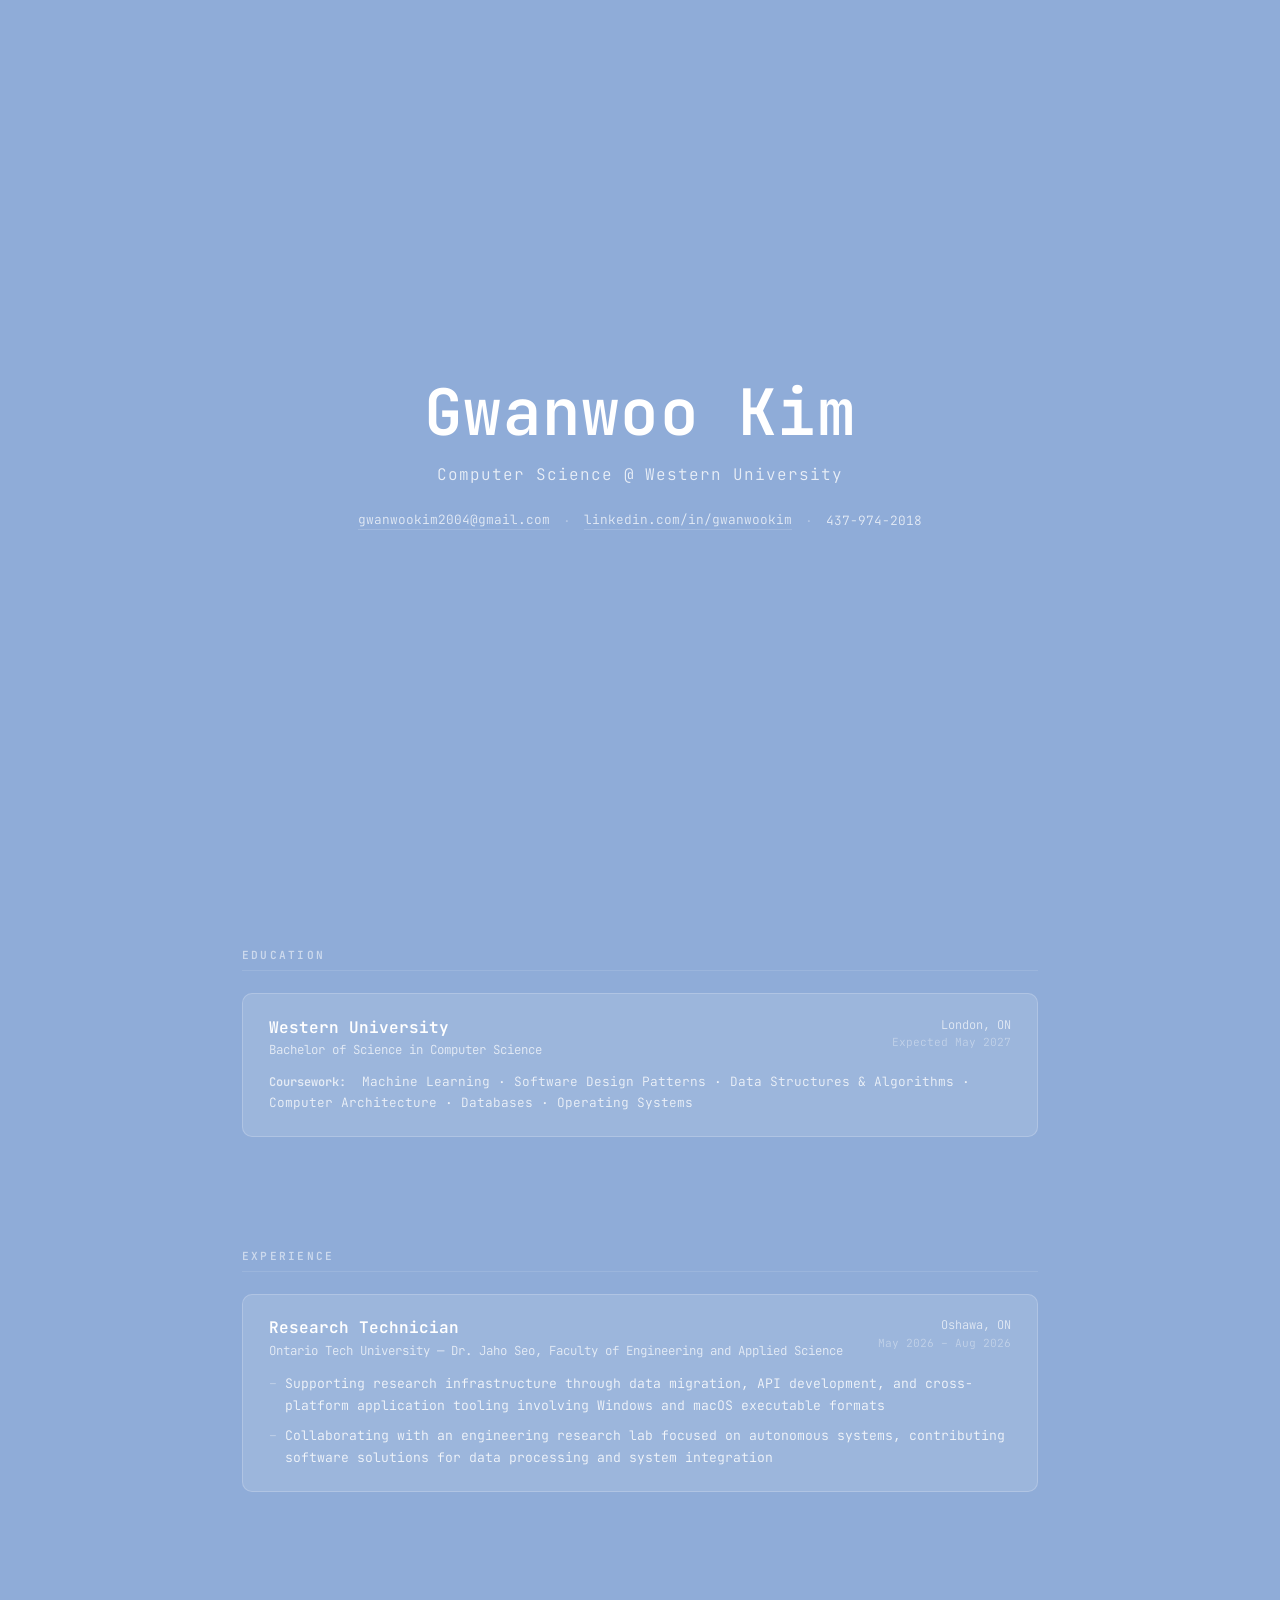
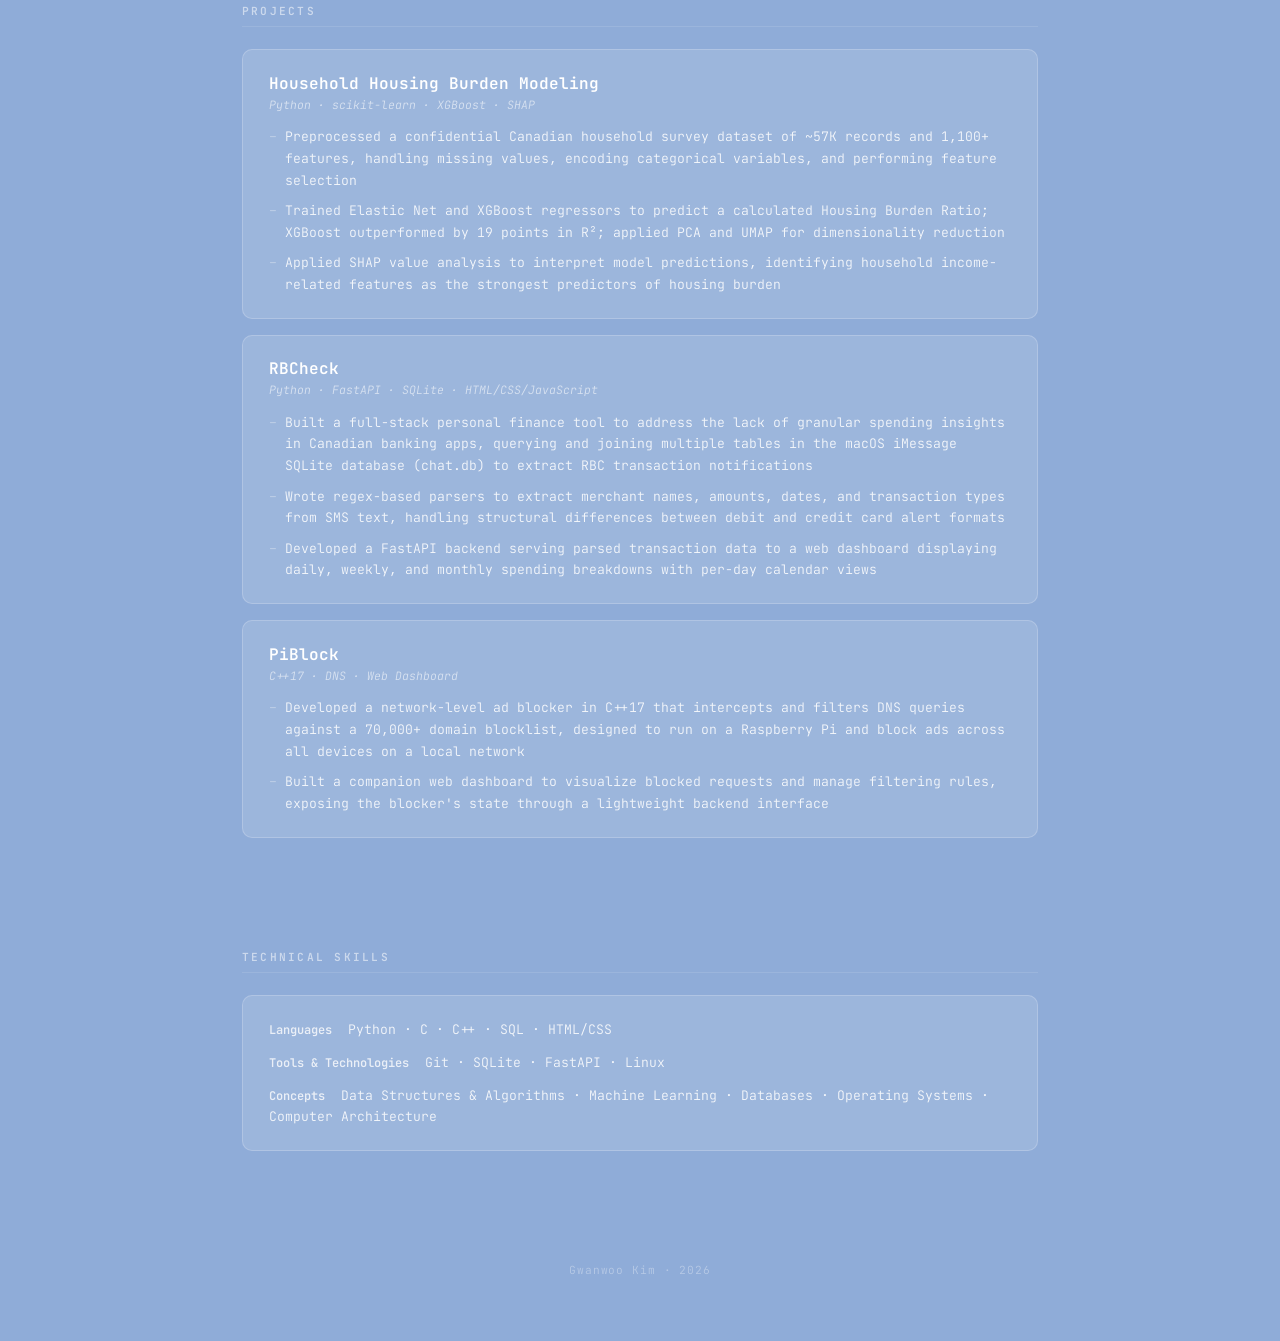
==== index.html @ 13dca13c "Updated website with resume content" ====
<!DOCTYPE html>
<html lang="en">
<head>
    <meta charset="UTF-8">
    <meta name="viewport" content="width=device-width, initial-scale=1.0">
    <title>Gwanwoo Kim</title>
    <link rel="preconnect" href="https://fonts.googleapis.com">
    <link rel="preconnect" href="https://fonts.gstatic.com" crossorigin>
    <link href="https://fonts.googleapis.com/css2?family=JetBrains+Mono:wght@300;400;600&display=swap" rel="stylesheet">
    <link rel="stylesheet" href="styles/styles.css">
</head>
<body>

    <!-- Hero -->
    <section class="hero">
        <div class="hero-content">
            <h1>Gwanwoo Kim</h1>
            <p class="hero-sub">Computer Science @ Western University</p>
            <div class="hero-links">
                <a href="mailto:gwanwookim2004@gmail.com">gwanwookim2004@gmail.com</a>
                <span class="divider">·</span>
                <a href="https://www.linkedin.com/in/gwanwookim/" target="_blank">linkedin.com/in/gwanwookim</a>
                <span class="divider">·</span>
                <span>437-974-2018</span>
            </div>
        </div>
    </section>

    <!-- Education -->
    <section class="section">
        <h2 class="section-title">Education</h2>
        <div class="card fade-right">
            <div class="card-header">
                <div>
                    <h3>Western University</h3>
                    <p class="subtitle">Bachelor of Science in Computer Science</p>
                </div>
                <div class="card-meta">
                    <span>London, ON</span>
                    <span class="muted">Expected May 2027</span>
                </div>
            </div>
            <p class="coursework"><span class="label">Coursework:</span> Machine Learning · Software Design Patterns · Data Structures &amp; Algorithms · Computer Architecture · Databases · Operating Systems</p>
        </div>
    </section>

    <!-- Experience -->
    <section class="section">
        <h2 class="section-title">Experience</h2>
        <div class="card fade-right">
            <div class="card-header">
                <div>
                    <h3>Research Technician</h3>
                    <p class="subtitle">Ontario Tech University — Dr. Jaho Seo, Faculty of Engineering and Applied Science</p>
                </div>
                <div class="card-meta">
                    <span>Oshawa, ON</span>
                    <span class="muted">May 2026 – Aug 2026</span>
                </div>
            </div>
            <ul>
                <li>Supporting research infrastructure through data migration, API development, and cross-platform application tooling involving Windows and macOS executable formats</li>
                <li>Collaborating with an engineering research lab focused on autonomous systems, contributing software solutions for data processing and system integration</li>
            </ul>
        </div>
    </section>

    <!-- Projects -->
    <section class="section">
        <h2 class="section-title">Projects</h2>

        <div class="card fade-right">
            <div class="card-header">
                <div>
                    <h3>Household Housing Burden Modeling</h3>
                    <p class="tech-stack">Python · scikit-learn · XGBoost · SHAP</p>
                </div>
            </div>
            <ul>
                <li>Preprocessed a confidential Canadian household survey dataset of ~57K records and 1,100+ features, handling missing values, encoding categorical variables, and performing feature selection</li>
                <li>Trained Elastic Net and XGBoost regressors to predict a calculated Housing Burden Ratio; XGBoost outperformed by 19 points in R²; applied PCA and UMAP for dimensionality reduction</li>
                <li>Applied SHAP value analysis to interpret model predictions, identifying household income-related features as the strongest predictors of housing burden</li>
            </ul>
        </div>

        <div class="card fade-right">
            <div class="card-header">
                <div>
                    <h3>RBCheck</h3>
                    <p class="tech-stack">Python · FastAPI · SQLite · HTML/CSS/JavaScript</p>
                </div>
            </div>
            <ul>
                <li>Built a full-stack personal finance tool to address the lack of granular spending insights in Canadian banking apps, querying and joining multiple tables in the macOS iMessage SQLite database (chat.db) to extract RBC transaction notifications</li>
                <li>Wrote regex-based parsers to extract merchant names, amounts, dates, and transaction types from SMS text, handling structural differences between debit and credit card alert formats</li>
                <li>Developed a FastAPI backend serving parsed transaction data to a web dashboard displaying daily, weekly, and monthly spending breakdowns with per-day calendar views</li>
            </ul>
        </div>

        <div class="card fade-right">
            <div class="card-header">
                <div>
                    <h3>PiBlock</h3>
                    <p class="tech-stack">C++17 · DNS · Web Dashboard</p>
                </div>
            </div>
            <ul>
                <li>Developed a network-level ad blocker in C++17 that intercepts and filters DNS queries against a 70,000+ domain blocklist, designed to run on a Raspberry Pi and block ads across all devices on a local network</li>
                <li>Built a companion web dashboard to visualize blocked requests and manage filtering rules, exposing the blocker's state through a lightweight backend interface</li>
            </ul>
        </div>
    </section>

    <!-- Skills -->
    <section class="section">
        <h2 class="section-title">Technical Skills</h2>
        <div class="card fade-right skills-card">
            <div class="skill-row">
                <span class="label">Languages</span>
                <span>Python · C · C++ · SQL · HTML/CSS</span>
            </div>
            <div class="skill-row">
                <span class="label">Tools &amp; Technologies</span>
                <span>Git · SQLite · FastAPI · Linux</span>
            </div>
            <div class="skill-row">
                <span class="label">Concepts</span>
                <span>Data Structures &amp; Algorithms · Machine Learning · Databases · Operating Systems · Computer Architecture</span>
            </div>
        </div>
    </section>

    <footer>
        <p>Gwanwoo Kim · 2026</p>
    </footer>

    <script>
        const observer = new IntersectionObserver((entries) => {
            entries.forEach(entry => {
                if (entry.isIntersecting) {
                    entry.target.classList.add('visible');
                }
            });
        }, { threshold: 0.15 });

        document.querySelectorAll('.fade-right').forEach(el => observer.observe(el));
    </script>

</body>
</html>
---- styles/styles.css ----
* {
    margin: 0;
    padding: 0;
    box-sizing: border-box;
}

:root {
    --bg: rgb(143, 172, 216);
    --bg-card: rgba(255, 255, 255, 0.12);
    --bg-card-hover: rgba(255, 255, 255, 0.18);
    --text: #ffffff;
    --muted: rgba(255, 255, 255, 0.6);
    --accent: rgba(255, 255, 255, 0.85);
    --border: rgba(255, 255, 255, 0.2);
}

html {
    scroll-behavior: smooth;
}

body {
    background-color: var(--bg);
    color: var(--text);
    font-family: 'JetBrains Mono', monospace;
    min-height: 100vh;
    padding: 0;
}

/* ── Hero ── */
.hero {
    min-height: 100vh;
    display: flex;
    align-items: center;
    justify-content: center;
    text-align: center;
    padding: 4rem 2rem;
}

.hero-content {
    max-width: 700px;
}

.hero h1 {
    font-size: clamp(2.4rem, 6vw, 4rem);
    font-weight: 600;
    letter-spacing: 0.02em;
    margin-bottom: 0.6rem;
}

.hero-sub {
    font-size: 1rem;
    font-weight: 300;
    opacity: 0.8;
    margin-bottom: 1.6rem;
    letter-spacing: 0.06em;
}

.hero-links {
    font-size: 0.8rem;
    font-weight: 300;
    opacity: 0.75;
    display: flex;
    flex-wrap: wrap;
    gap: 0.4rem 0.8rem;
    justify-content: center;
    align-items: center;
}

.hero-links a {
    color: inherit;
    text-decoration: none;
    border-bottom: 1px solid var(--border);
    padding-bottom: 1px;
    transition: opacity 0.2s;
}

.hero-links a:hover {
    opacity: 1;
}

.divider {
    opacity: 0.4;
}

/* ── Sections ── */
.section {
    max-width: 860px;
    margin: 0 auto;
    padding: 3rem 2rem;
}

.section-title {
    font-size: 0.7rem;
    font-weight: 600;
    letter-spacing: 0.2em;
    text-transform: uppercase;
    opacity: 0.55;
    margin-bottom: 1.4rem;
    padding-bottom: 0.5rem;
    border-bottom: 1px solid var(--border);
}

/* ── Cards ── */
.card {
    background: var(--bg-card);
    border: 1px solid var(--border);
    border-radius: 10px;
    padding: 1.4rem 1.6rem;
    margin-bottom: 1rem;
    transition: background 0.25s;
}

.card:hover {
    background: var(--bg-card-hover);
}

.card-header {
    display: flex;
    justify-content: space-between;
    align-items: flex-start;
    gap: 1rem;
    margin-bottom: 0.9rem;
    flex-wrap: wrap;
}

.card h3 {
    font-size: 1rem;
    font-weight: 600;
    margin-bottom: 0.2rem;
}

.subtitle {
    font-size: 0.78rem;
    font-weight: 300;
    opacity: 0.75;
}

.tech-stack {
    font-size: 0.72rem;
    font-weight: 300;
    opacity: 0.6;
    font-style: italic;
}

.card-meta {
    text-align: right;
    font-size: 0.75rem;
    font-weight: 300;
    opacity: 0.7;
    display: flex;
    flex-direction: column;
    gap: 0.15rem;
    white-space: nowrap;
    flex-shrink: 0;
}

.muted {
    opacity: 0.55;
    font-size: 0.7rem;
}

.card ul {
    list-style: none;
    display: flex;
    flex-direction: column;
    gap: 0.55rem;
}

.card ul li {
    font-size: 0.82rem;
    font-weight: 300;
    line-height: 1.65;
    opacity: 0.88;
    padding-left: 1rem;
    position: relative;
}

.card ul li::before {
    content: '–';
    position: absolute;
    left: 0;
    opacity: 0.45;
}

.coursework {
    font-size: 0.8rem;
    font-weight: 300;
    line-height: 1.6;
    opacity: 0.82;
}

.label {
    font-weight: 600;
    font-size: 0.75rem;
    opacity: 0.9;
    margin-right: 0.5rem;
}

/* ── Skills ── */
.skills-card {
    display: flex;
    flex-direction: column;
    gap: 0.75rem;
}

.skill-row {
    font-size: 0.82rem;
    font-weight: 300;
    line-height: 1.6;
    opacity: 0.88;
}

/* ── Scroll animation: fade in from right ── */
.fade-right {
    opacity: 0;
    transform: translateX(48px);
    transition: opacity 0.6s ease, transform 0.6s ease;
}

.fade-right.visible {
    opacity: 1;
    transform: translateX(0);
}

/* Stagger siblings */
.card:nth-child(2) { transition-delay: 0.1s; }
.card:nth-child(3) { transition-delay: 0.2s; }
.card:nth-child(4) { transition-delay: 0.3s; }

/* ── Footer ── */
footer {
    text-align: center;
    padding: 3rem 2rem 4rem;
    font-size: 0.7rem;
    font-weight: 300;
    opacity: 0.35;
    letter-spacing: 0.08em;
}

/* ── Responsive ── */
@media (max-width: 600px) {
    .card-header {
        flex-direction: column;
    }
    .card-meta {
        text-align: left;
    }
}
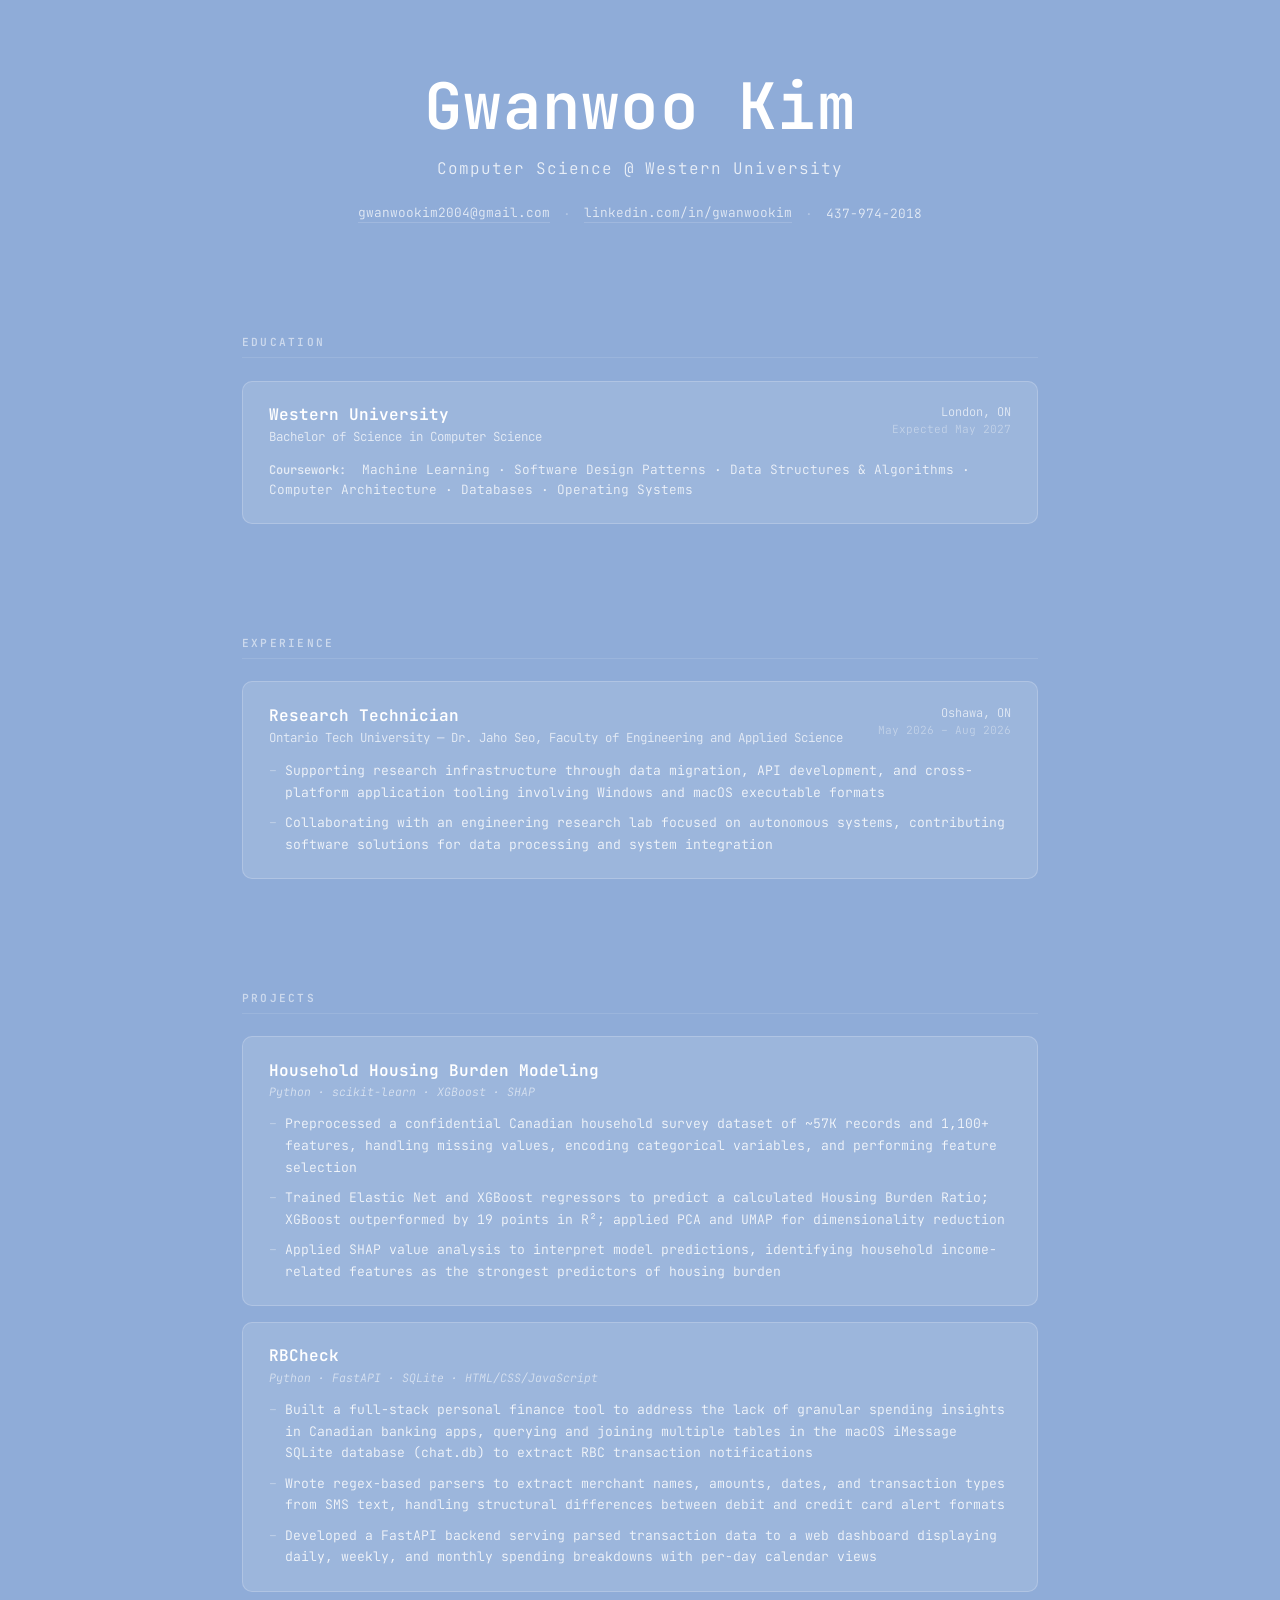
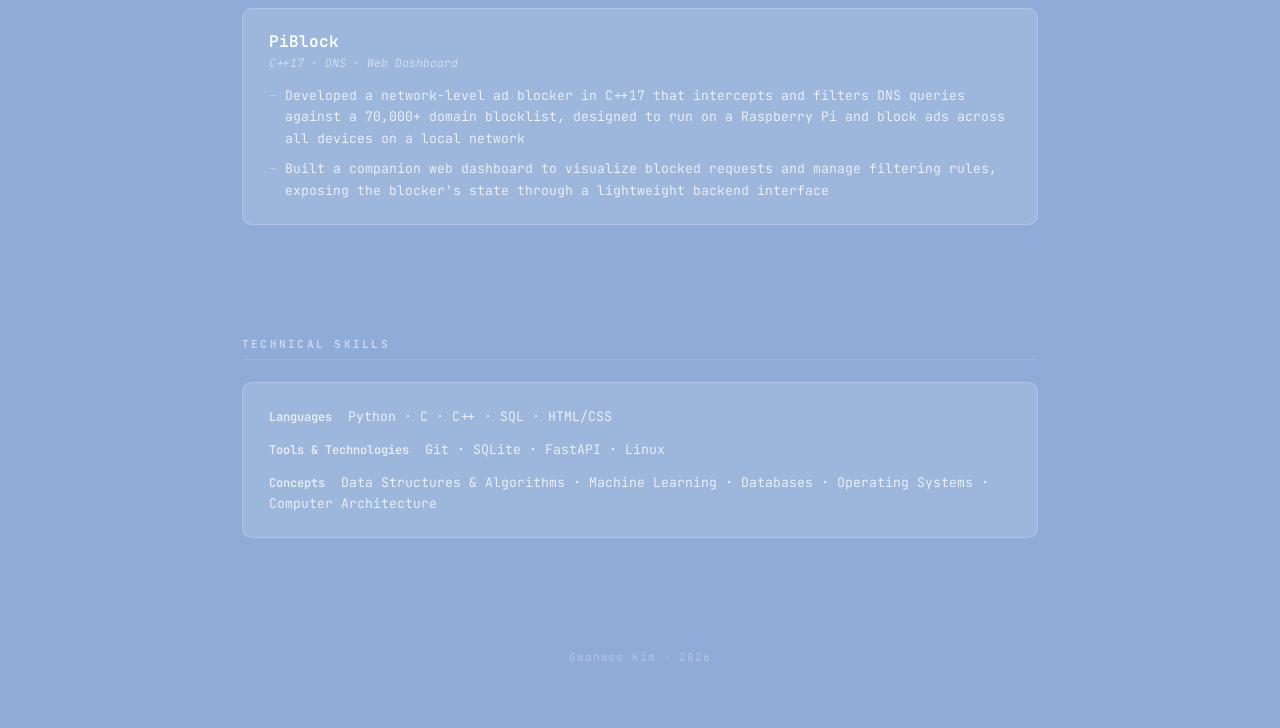
==== commit 095b4235: "made changes to effects" ====
--- a/index.html
+++ b/index.html
@@ -144,6 +144,10 @@
         }, { threshold: 0.15 });
 
         document.querySelectorAll('.fade-right').forEach(el => observer.observe(el));
+
+        setTimeout(() => {
+            document.querySelector('.hero').classList.add('shrunk');
+        }, 500);
     </script>
 
 </body>
--- a/styles/styles.css
+++ b/styles/styles.css
@@ -34,6 +34,11 @@
     justify-content: center;
     text-align: center;
     padding: 4rem 2rem;
+    transition: min-height 2s cubic-bezier(0.16, 1, 0.3, 1);
+}
+
+.hero.shrunk {
+    min-height: 0;
 }
 
 .hero-content {
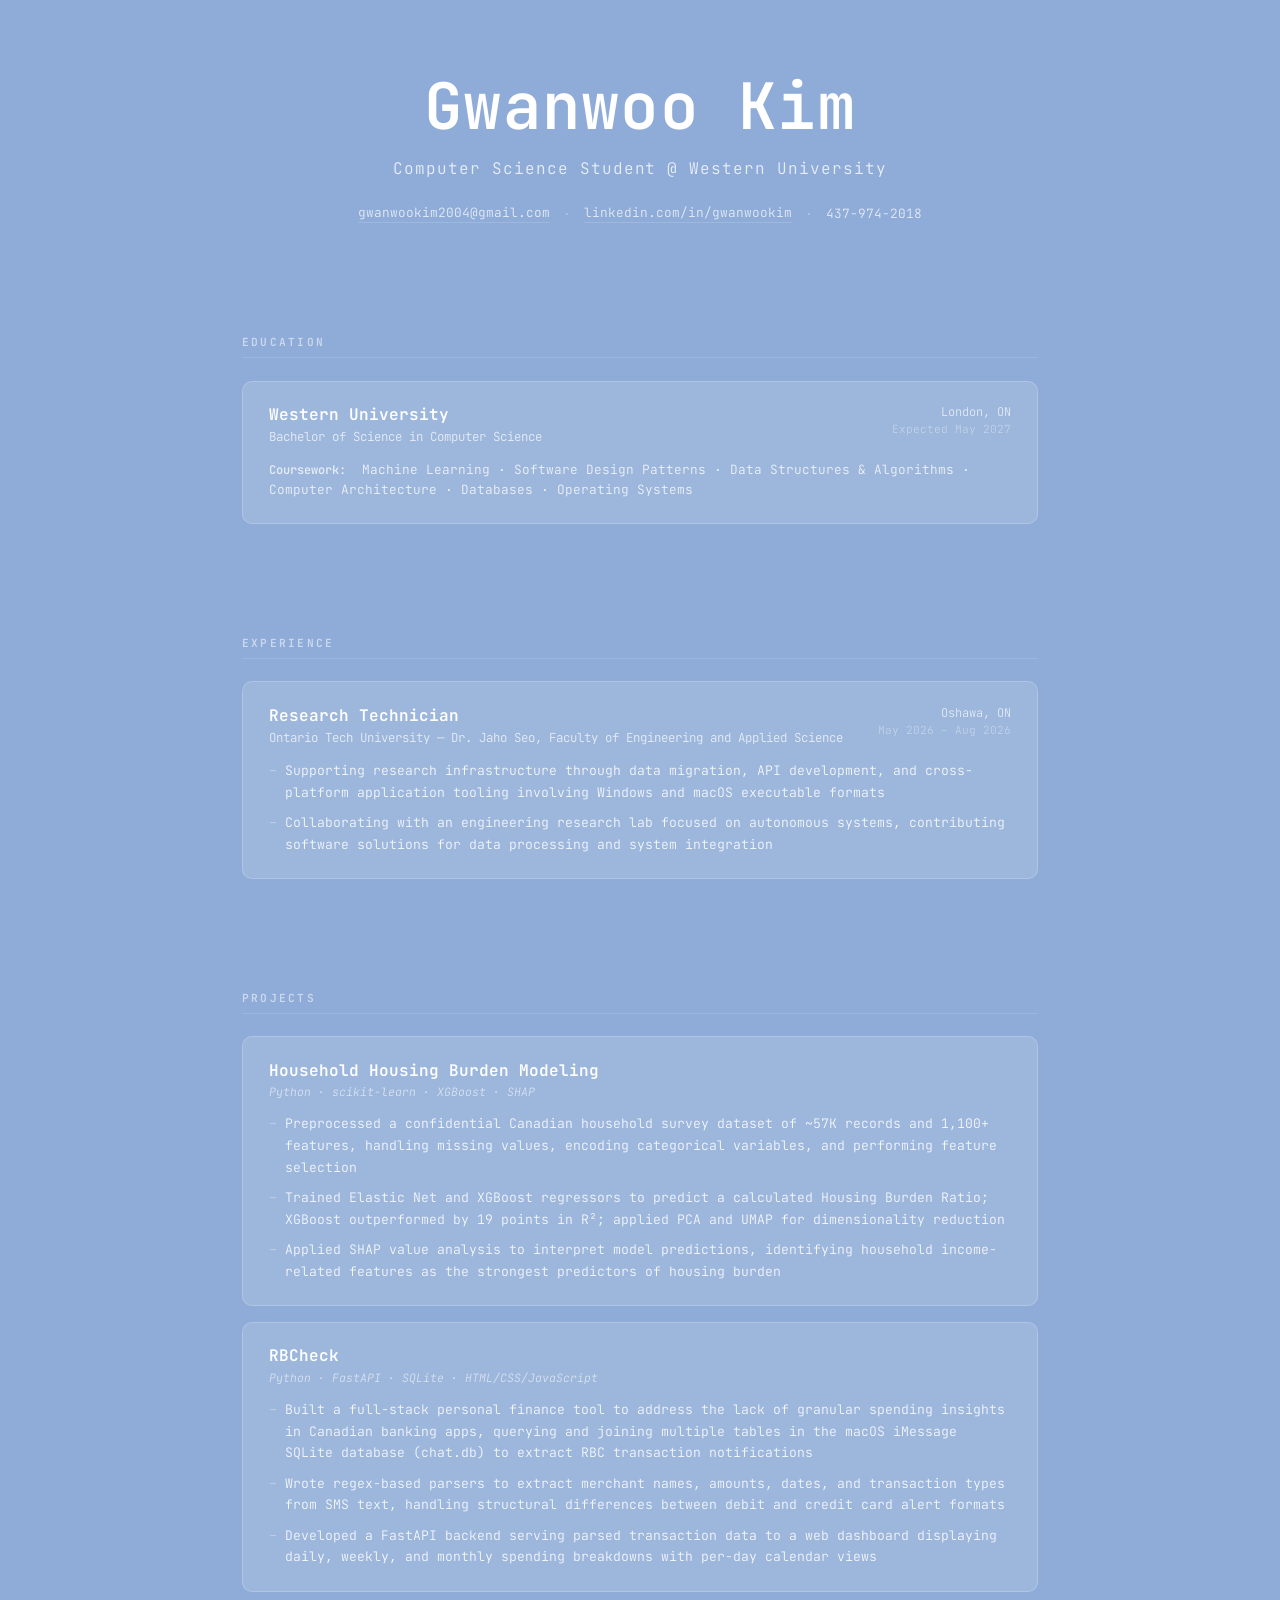
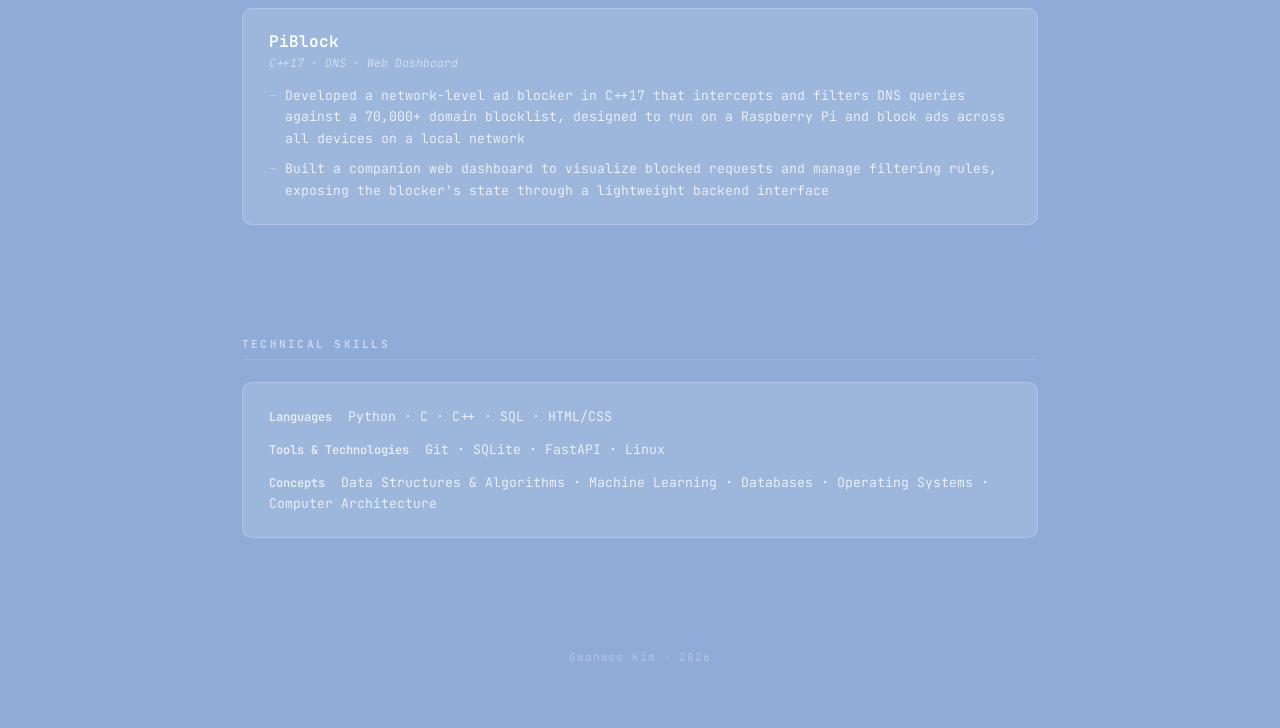
==== commit 9245ca74: "Update index.html" ====
--- a/index.html
+++ b/index.html
@@ -15,7 +15,7 @@
     <section class="hero">
         <div class="hero-content">
             <h1>Gwanwoo Kim</h1>
-            <p class="hero-sub">Computer Science @ Western University</p>
+            <p class="hero-sub">Computer Science Student @ Western University</p>
             <div class="hero-links">
                 <a href="mailto:gwanwookim2004@gmail.com">gwanwookim2004@gmail.com</a>
                 <span class="divider">·</span>
@@ -134,21 +134,7 @@
         <p>Gwanwoo Kim · 2026</p>
     </footer>
 
-    <script>
-        const observer = new IntersectionObserver((entries) => {
-            entries.forEach(entry => {
-                if (entry.isIntersecting) {
-                    entry.target.classList.add('visible');
-                }
-            });
-        }, { threshold: 0.15 });
-
-        document.querySelectorAll('.fade-right').forEach(el => observer.observe(el));
-
-        setTimeout(() => {
-            document.querySelector('.hero').classList.add('shrunk');
-        }, 500);
-    </script>
+    <script src="js/main.js"></script>
 
 </body>
 </html>
--- a/styles/styles.css
+++ b/styles/styles.css
@@ -34,7 +34,7 @@
     justify-content: center;
     text-align: center;
     padding: 4rem 2rem;
-    transition: min-height 2s cubic-bezier(0.16, 1, 0.3, 1);
+    transition: min-height 4s cubic-bezier(0.16, 1, 0.3, 1);
 }
 
 .hero.shrunk {
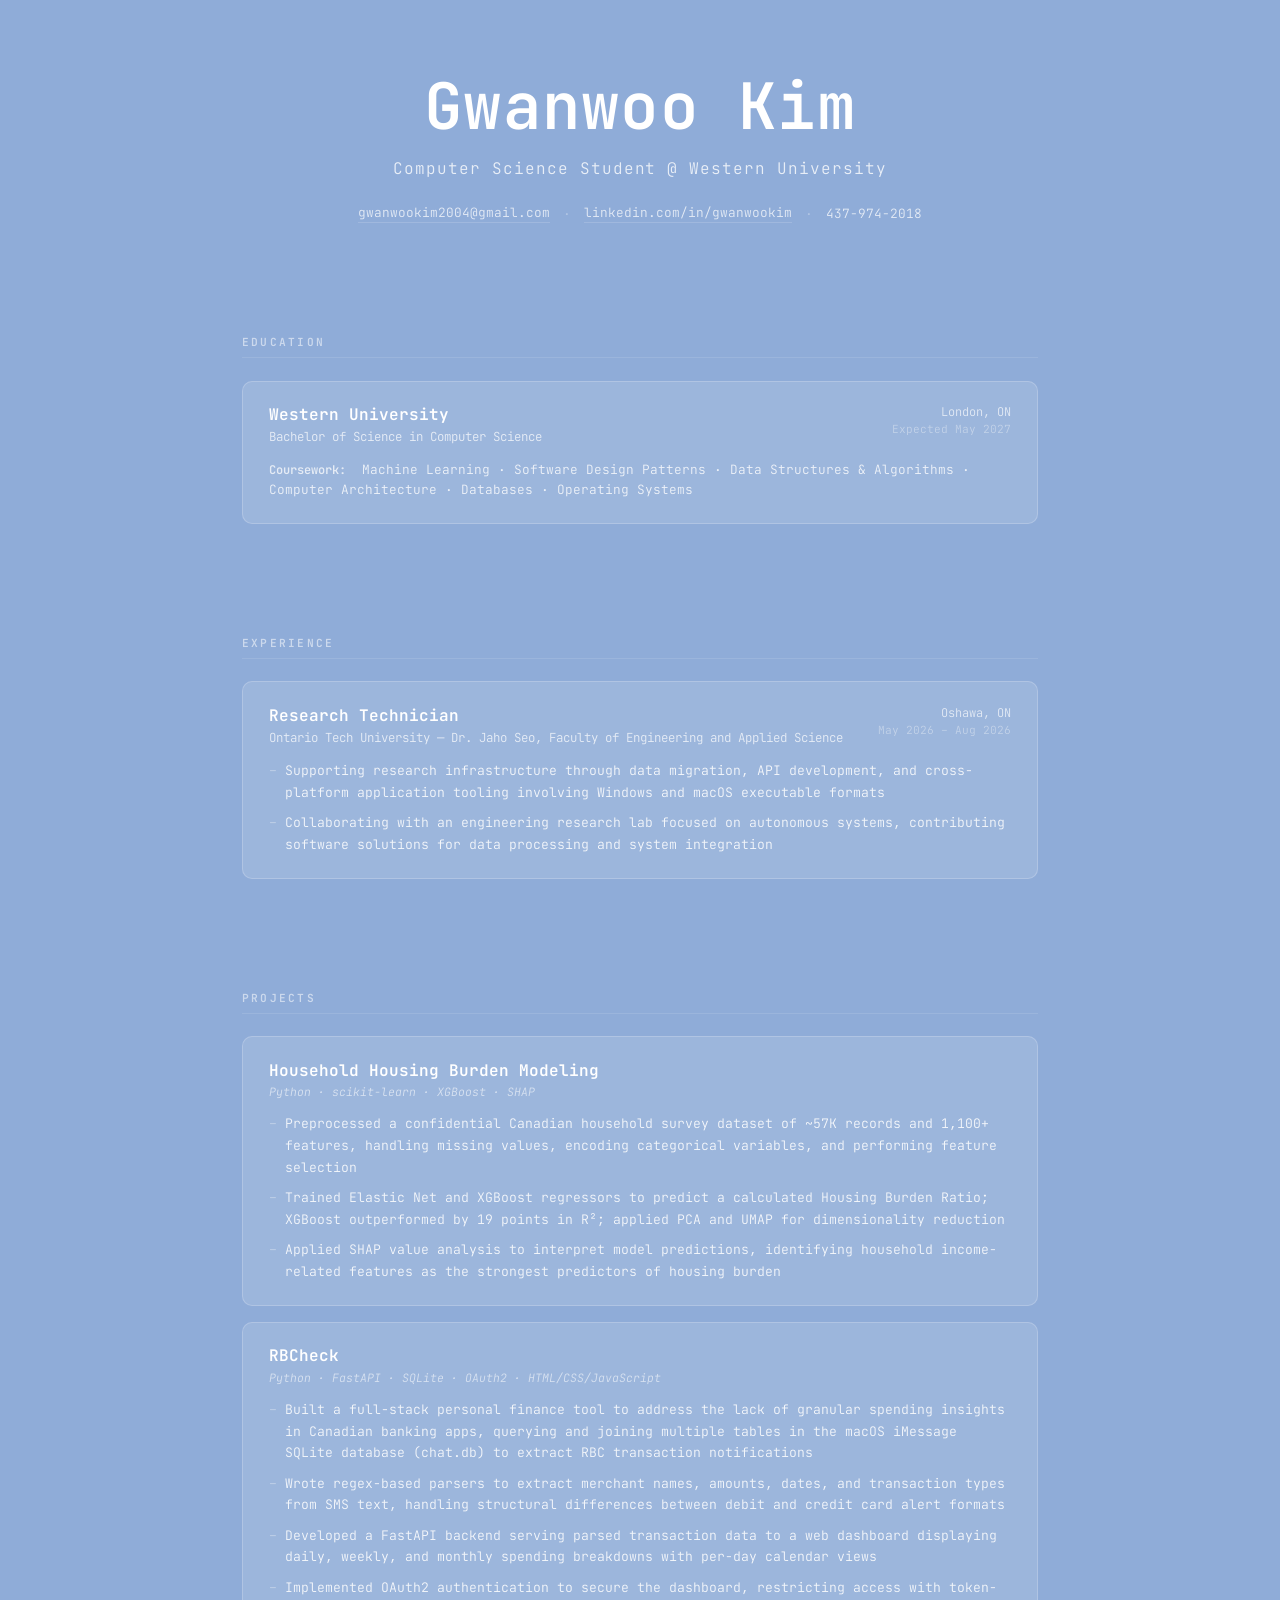
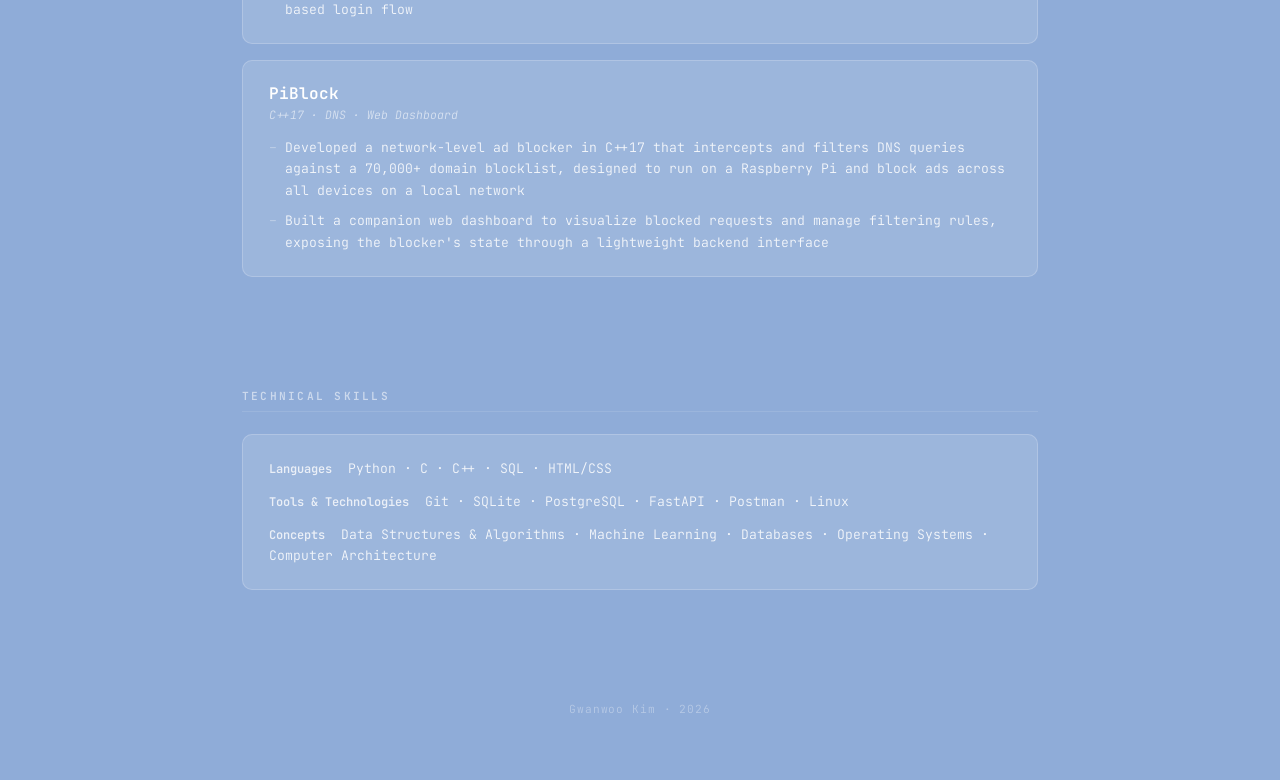
==== commit 2d521641: "Updated frameworks and tools worked with." ====
--- a/index.html
+++ b/index.html
@@ -87,13 +87,14 @@
             <div class="card-header">
                 <div>
                     <h3>RBCheck</h3>
-                    <p class="tech-stack">Python · FastAPI · SQLite · HTML/CSS/JavaScript</p>
+                    <p class="tech-stack">Python · FastAPI · SQLite · OAuth2 · HTML/CSS/JavaScript</p>
                 </div>
             </div>
             <ul>
                 <li>Built a full-stack personal finance tool to address the lack of granular spending insights in Canadian banking apps, querying and joining multiple tables in the macOS iMessage SQLite database (chat.db) to extract RBC transaction notifications</li>
                 <li>Wrote regex-based parsers to extract merchant names, amounts, dates, and transaction types from SMS text, handling structural differences between debit and credit card alert formats</li>
                 <li>Developed a FastAPI backend serving parsed transaction data to a web dashboard displaying daily, weekly, and monthly spending breakdowns with per-day calendar views</li>
+                <li>Implemented OAuth2 authentication to secure the dashboard, restricting access with token-based login flow</li>
             </ul>
         </div>
 
@@ -121,7 +122,7 @@
             </div>
             <div class="skill-row">
                 <span class="label">Tools &amp; Technologies</span>
-                <span>Git · SQLite · FastAPI · Linux</span>
+                <span>Git · SQLite · PostgreSQL · FastAPI · Postman · Linux</span>
             </div>
             <div class="skill-row">
                 <span class="label">Concepts</span>
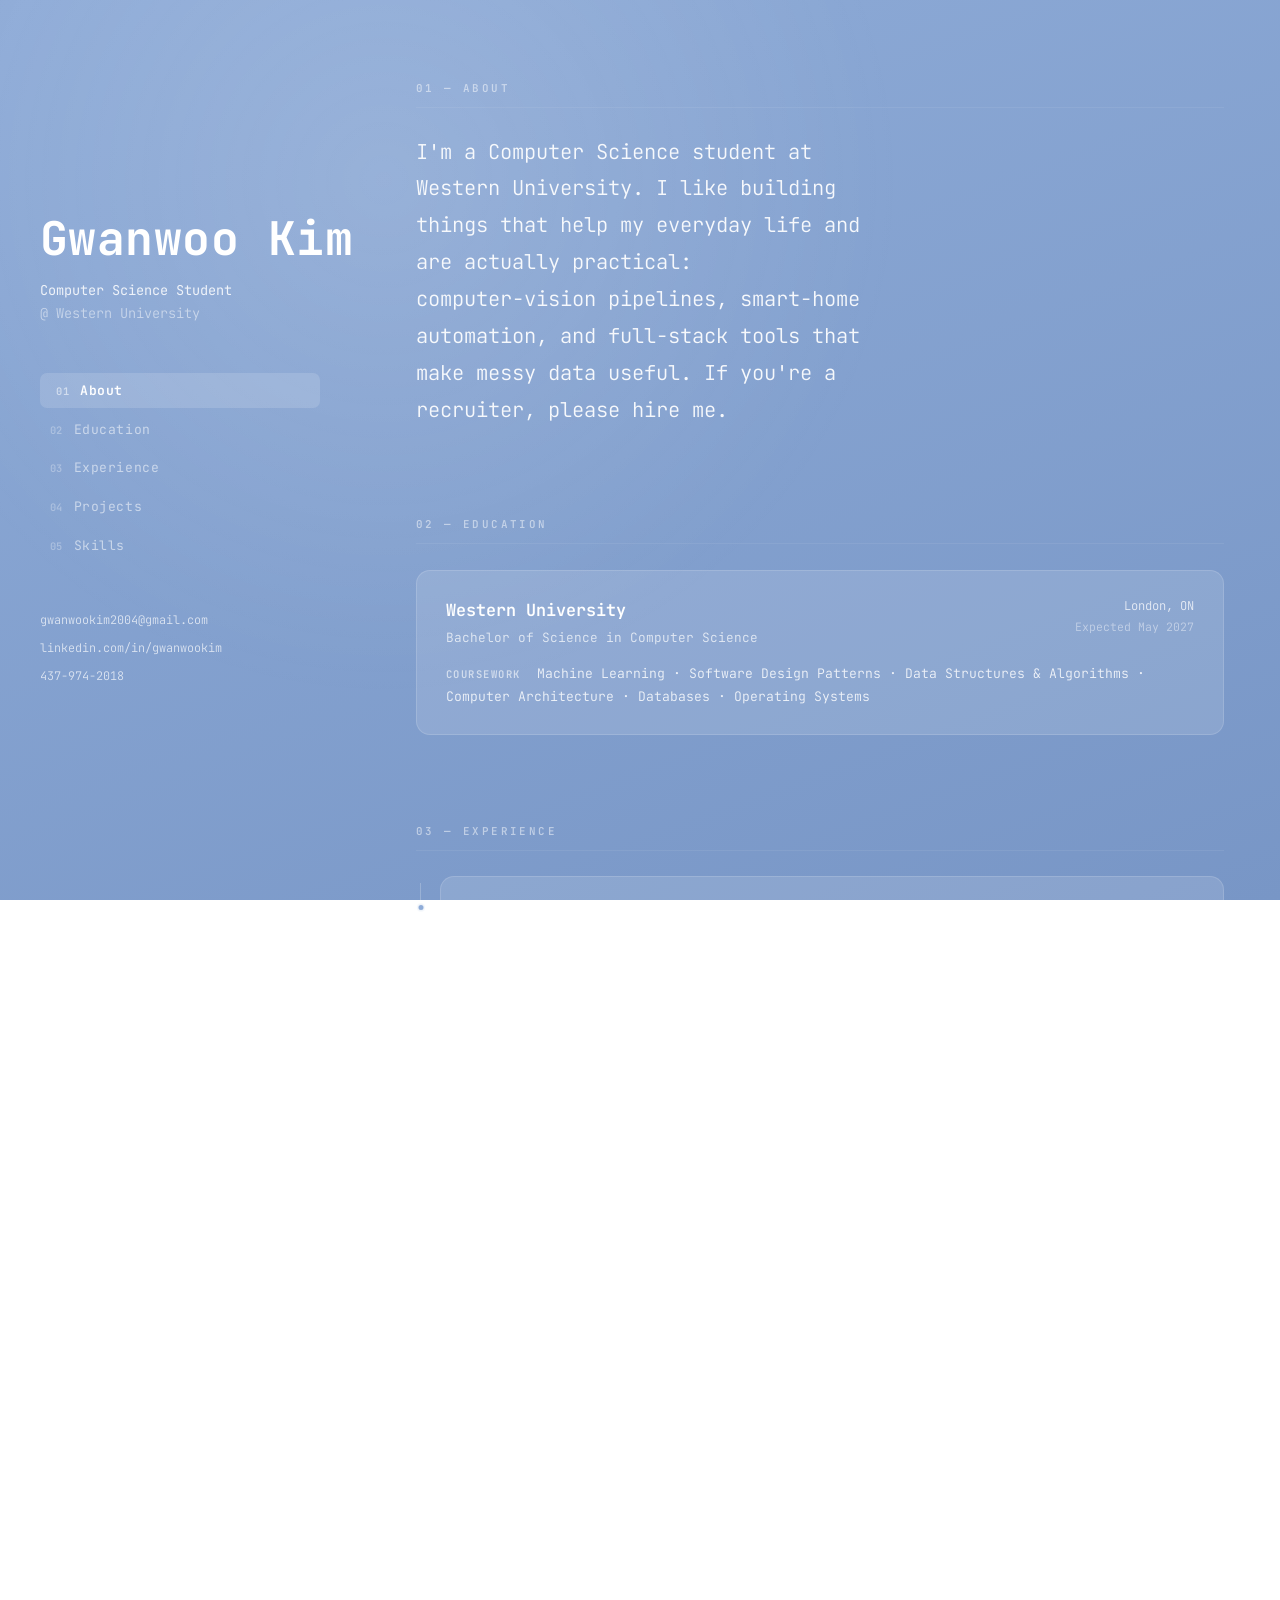
==== commit aefe35a2: "Updated website" ====
--- a/index.html
+++ b/index.html
@@ -4,136 +4,195 @@
     <meta charset="UTF-8">
     <meta name="viewport" content="width=device-width, initial-scale=1.0">
     <title>Gwanwoo Kim</title>
+    <meta name="description" content="Gwanwoo Kim — Computer Science student at Western University. Projects in ML, computer vision, and full-stack development.">
     <link rel="preconnect" href="https://fonts.googleapis.com">
     <link rel="preconnect" href="https://fonts.gstatic.com" crossorigin>
-    <link href="https://fonts.googleapis.com/css2?family=JetBrains+Mono:wght@300;400;600&display=swap" rel="stylesheet">
+    <link href="https://fonts.googleapis.com/css2?family=JetBrains+Mono:wght@300;400;500;600;700&display=swap" rel="stylesheet">
     <link rel="stylesheet" href="styles/styles.css">
 </head>
 <body>
 
-    <!-- Hero -->
-    <section class="hero">
-        <div class="hero-content">
-            <h1>Gwanwoo Kim</h1>
-            <p class="hero-sub">Computer Science Student @ Western University</p>
-            <div class="hero-links">
-                <a href="mailto:gwanwookim2004@gmail.com">gwanwookim2004@gmail.com</a>
-                <span class="divider">·</span>
-                <a href="https://www.linkedin.com/in/gwanwookim/" target="_blank">linkedin.com/in/gwanwookim</a>
-                <span class="divider">·</span>
-                <span>437-974-2018</span>
+    <div class="layout">
+
+        <!-- ── Sidebar ── -->
+        <aside class="sidebar">
+            <div class="sidebar-inner">
+                <header class="brand">
+                    <h1>Gwanwoo&nbsp;Kim</h1>
+                    <p class="role">Computer Science Student<br><span>@ Western University</span></p>
+                </header>
+
+                <nav class="nav" aria-label="Section navigation">
+                    <a href="#about" class="nav-link" data-target="about"><span class="nav-num">01</span> About</a>
+                    <a href="#education" class="nav-link" data-target="education"><span class="nav-num">02</span> Education</a>
+                    <a href="#experience" class="nav-link" data-target="experience"><span class="nav-num">03</span> Experience</a>
+                    <a href="#projects" class="nav-link" data-target="projects"><span class="nav-num">04</span> Projects</a>
+                    <a href="#skills" class="nav-link" data-target="skills"><span class="nav-num">05</span> Skills</a>
+                </nav>
+
+                <div class="contacts">
+                    <a href="mailto:gwanwookim2004@gmail.com">gwanwookim2004@gmail.com</a>
+                    <a href="https://www.linkedin.com/in/gwanwookim/" target="_blank" rel="noopener">linkedin.com/in/gwanwookim</a>
+                    <a href="tel:+14379742018">437-974-2018</a>
+                </div>
             </div>
-        </div>
-    </section>
-
-    <!-- Education -->
-    <section class="section">
-        <h2 class="section-title">Education</h2>
-        <div class="card fade-right">
-            <div class="card-header">
-                <div>
-                    <h3>Western University</h3>
-                    <p class="subtitle">Bachelor of Science in Computer Science</p>
-                </div>
-                <div class="card-meta">
-                    <span>London, ON</span>
-                    <span class="muted">Expected May 2027</span>
-                </div>
-            </div>
-            <p class="coursework"><span class="label">Coursework:</span> Machine Learning · Software Design Patterns · Data Structures &amp; Algorithms · Computer Architecture · Databases · Operating Systems</p>
-        </div>
-    </section>
-
-    <!-- Experience -->
-    <section class="section">
-        <h2 class="section-title">Experience</h2>
-        <div class="card fade-right">
-            <div class="card-header">
-                <div>
-                    <h3>Research Technician</h3>
-                    <p class="subtitle">Ontario Tech University — Dr. Jaho Seo, Faculty of Engineering and Applied Science</p>
-                </div>
-                <div class="card-meta">
-                    <span>Oshawa, ON</span>
-                    <span class="muted">May 2026 – Aug 2026</span>
-                </div>
-            </div>
-            <ul>
-                <li>Supporting research infrastructure through data migration, API development, and cross-platform application tooling involving Windows and macOS executable formats</li>
-                <li>Collaborating with an engineering research lab focused on autonomous systems, contributing software solutions for data processing and system integration</li>
-            </ul>
-        </div>
-    </section>
-
-    <!-- Projects -->
-    <section class="section">
-        <h2 class="section-title">Projects</h2>
-
-        <div class="card fade-right">
-            <div class="card-header">
-                <div>
-                    <h3>Household Housing Burden Modeling</h3>
-                    <p class="tech-stack">Python · scikit-learn · XGBoost · SHAP</p>
-                </div>
-            </div>
-            <ul>
-                <li>Preprocessed a confidential Canadian household survey dataset of ~57K records and 1,100+ features, handling missing values, encoding categorical variables, and performing feature selection</li>
-                <li>Trained Elastic Net and XGBoost regressors to predict a calculated Housing Burden Ratio; XGBoost outperformed by 19 points in R²; applied PCA and UMAP for dimensionality reduction</li>
-                <li>Applied SHAP value analysis to interpret model predictions, identifying household income-related features as the strongest predictors of housing burden</li>
-            </ul>
-        </div>
-
-        <div class="card fade-right">
-            <div class="card-header">
-                <div>
-                    <h3>RBCheck</h3>
-                    <p class="tech-stack">Python · FastAPI · SQLite · OAuth2 · HTML/CSS/JavaScript</p>
-                </div>
-            </div>
-            <ul>
-                <li>Built a full-stack personal finance tool to address the lack of granular spending insights in Canadian banking apps, querying and joining multiple tables in the macOS iMessage SQLite database (chat.db) to extract RBC transaction notifications</li>
-                <li>Wrote regex-based parsers to extract merchant names, amounts, dates, and transaction types from SMS text, handling structural differences between debit and credit card alert formats</li>
-                <li>Developed a FastAPI backend serving parsed transaction data to a web dashboard displaying daily, weekly, and monthly spending breakdowns with per-day calendar views</li>
-                <li>Implemented OAuth2 authentication to secure the dashboard, restricting access with token-based login flow</li>
-            </ul>
-        </div>
-
-        <div class="card fade-right">
-            <div class="card-header">
-                <div>
-                    <h3>PiBlock</h3>
-                    <p class="tech-stack">C++17 · DNS · Web Dashboard</p>
-                </div>
-            </div>
-            <ul>
-                <li>Developed a network-level ad blocker in C++17 that intercepts and filters DNS queries against a 70,000+ domain blocklist, designed to run on a Raspberry Pi and block ads across all devices on a local network</li>
-                <li>Built a companion web dashboard to visualize blocked requests and manage filtering rules, exposing the blocker's state through a lightweight backend interface</li>
-            </ul>
-        </div>
-    </section>
-
-    <!-- Skills -->
-    <section class="section">
-        <h2 class="section-title">Technical Skills</h2>
-        <div class="card fade-right skills-card">
-            <div class="skill-row">
-                <span class="label">Languages</span>
-                <span>Python · C · C++ · SQL · HTML/CSS</span>
-            </div>
-            <div class="skill-row">
-                <span class="label">Tools &amp; Technologies</span>
-                <span>Git · SQLite · PostgreSQL · FastAPI · Postman · Linux</span>
-            </div>
-            <div class="skill-row">
-                <span class="label">Concepts</span>
-                <span>Data Structures &amp; Algorithms · Machine Learning · Databases · Operating Systems · Computer Architecture</span>
-            </div>
-        </div>
-    </section>
-
-    <footer>
-        <p>Gwanwoo Kim · 2026</p>
-    </footer>
+        </aside>
+
+        <!-- ── Main ── -->
+        <main class="content">
+
+            <!-- About -->
+            <section id="about" class="block reveal">
+                <p class="block-eyebrow">01 — About</p>
+                <p class="lede">
+                    I'm a Computer Science student at Western University. I like building things
+                    that help my everyday life and are actually practical: computer-vision pipelines,
+                    smart-home automation, and full-stack tools that make messy data useful. If you're
+                    a recruiter, please hire me.
+                </p>
+            </section>
+
+            <!-- Education -->
+            <section id="education" class="block reveal">
+                <p class="block-eyebrow">02 — Education</p>
+                <article class="panel">
+                    <div class="panel-top">
+                        <div>
+                            <h3>Western University</h3>
+                            <p class="panel-sub">Bachelor of Science in Computer Science</p>
+                        </div>
+                        <div class="panel-meta">
+                            <span>London, ON</span>
+                            <span class="muted">Expected May 2027</span>
+                        </div>
+                    </div>
+                    <p class="coursework">
+                        <span class="tag-label">Coursework</span>
+                        Machine Learning · Software Design Patterns · Data Structures &amp; Algorithms · Computer Architecture · Databases · Operating Systems
+                    </p>
+                </article>
+            </section>
+
+            <!-- Experience -->
+            <section id="experience" class="block reveal">
+                <p class="block-eyebrow">03 — Experience</p>
+                <div class="timeline">
+                    <article class="t-item">
+                        <div class="t-dot" aria-hidden="true"></div>
+                        <div class="panel">
+                            <div class="panel-top">
+                                <div>
+                                    <h3>Research Technician</h3>
+                                    <p class="panel-sub">Ontario Tech University — Dr. Jaho Seo, Faculty of Engineering &amp; Applied Science</p>
+                                </div>
+                                <div class="panel-meta">
+                                    <span>Oshawa, ON</span>
+                                    <span class="muted">May 2026 – Aug 2026</span>
+                                </div>
+                            </div>
+                            <ul class="bullets">
+                                <li>Annotating image datasets using CVAT to label recyclable waste metals by shape and size, building training data for a computer vision model used in facility waste detection</li>
+                                <li>Contributing to the development of an AI-based waste metal detection system using PyTorch, supporting research infrastructure through data migration, API development, and cross-platform application tooling</li>
+                            </ul>
+                        </div>
+                    </article>
+                </div>
+            </section>
+
+            <!-- Projects -->
+            <section id="projects" class="block reveal">
+                <p class="block-eyebrow">04 — Projects</p>
+                <div class="grid">
+
+                    <article class="project">
+                        <h3>RBCheck</h3>
+                        <p class="stack">Python · FastAPI · PostgreSQL · Docker · Alembic · OAuth2 · JS</p>
+                        <ul class="bullets">
+                            <li>Built a full-stack personal finance tool to address the lack of granular spending insights in Canadian banking apps, querying and joining multiple tables in the macOS iMessage SQLite database (chat.db) to extract RBC transaction notifications</li>
+                            <li>Wrote regex-based parsers to extract merchant names, amounts, dates, and transaction types from SMS text, handling structural differences between debit and credit card alert formats</li>
+                            <li>Developed a Dockerized FastAPI backend with PostgreSQL storage, Alembic migrations, and OAuth2 authentication, serving parsed transaction data to a web dashboard with daily, weekly, and monthly spending breakdowns</li>
+                        </ul>
+                    </article>
+
+                    <article class="project">
+                        <h3>YOLight</h3>
+                        <p class="stack">Python · OpenCV · Ultralytics (YOLO) · Intel RealSense · Govee LAN API</p>
+                        <ul class="bullets">
+                            <li>Built a camera-based smart lighting system using an Intel RealSense camera and YOLO person detection to track room occupancy, automatically controlling Govee smart lights via a custom LAN API integration script</li>
+                            <li>Implemented directional tracking to distinguish between a person entering or exiting a room, with configurable brightness thresholds for automated light adjustments to reduce energy consumption</li>
+                        </ul>
+                    </article>
+
+                    <article class="project">
+                        <h3>Household Housing Burden Modeling</h3>
+                        <p class="stack">Python · scikit-learn · XGBoost · SHAP</p>
+                        <ul class="bullets">
+                            <li>Preprocessed a confidential Canadian household survey dataset of ~57K records and 1,100+ features, handling missing values, encoding categorical variables, and performing feature selection</li>
+                            <li>Trained Elastic Net and XGBoost regressors to predict a calculated Housing Burden Ratio; XGBoost outperformed by 19 points in R²; applied PCA and UMAP for dimensionality reduction</li>
+                            <li>Applied SHAP value analysis to interpret model predictions, identifying household income-related features as the strongest predictors of housing burden</li>
+                        </ul>
+                    </article>
+
+                    <article class="project">
+                        <h3>PiBlock</h3>
+                        <p class="stack">C++17 · DNS · Web Dashboard</p>
+                        <ul class="bullets">
+                            <li>Developed a network-level ad blocker in C++17 that intercepts and filters DNS queries against a 70,000+ domain blocklist, designed to run on a Raspberry Pi and block ads across all devices on a local network</li>
+                            <li>Built a companion web dashboard to visualize blocked requests and manage filtering rules, exposing the blocker's state through a lightweight backend interface</li>
+                        </ul>
+                    </article>
+
+                </div>
+            </section>
+
+            <!-- Skills -->
+            <section id="skills" class="block reveal">
+                <p class="block-eyebrow">05 — Skills</p>
+                <div class="skills">
+                    <div class="skill-group">
+                        <span class="tag-label">Languages</span>
+                        <div class="chips">
+                            <span class="chip">Python</span>
+                            <span class="chip">C</span>
+                            <span class="chip">C++</span>
+                            <span class="chip">SQL</span>
+                            <span class="chip">HTML/CSS</span>
+                        </div>
+                    </div>
+                    <div class="skill-group">
+                        <span class="tag-label">Tools &amp; Technologies</span>
+                        <div class="chips">
+                            <span class="chip">Git</span>
+                            <span class="chip">PostgreSQL</span>
+                            <span class="chip">Docker</span>
+                            <span class="chip">FastAPI</span>
+                            <span class="chip">REST APIs</span>
+                            <span class="chip">PyTorch</span>
+                            <span class="chip">OpenCV</span>
+                            <span class="chip">Ultralytics</span>
+                            <span class="chip">CVAT</span>
+                            <span class="chip">Linux</span>
+                        </div>
+                    </div>
+                    <div class="skill-group">
+                        <span class="tag-label">Concepts</span>
+                        <div class="chips">
+                            <span class="chip">Data Structures &amp; Algorithms</span>
+                            <span class="chip">Machine Learning</span>
+                            <span class="chip">Databases</span>
+                            <span class="chip">Operating Systems</span>
+                            <span class="chip">Computer Architecture</span>
+                        </div>
+                    </div>
+                </div>
+            </section>
+
+            <footer class="content-footer">
+                <p>Gwanwoo Kim · 2026</p>
+            </footer>
+
+        </main>
+    </div>
 
     <script src="js/main.js"></script>
 
--- a/styles/styles.css
+++ b/styles/styles.css
@@ -6,12 +6,14 @@
 
 :root {
     --bg: rgb(143, 172, 216);
-    --bg-card: rgba(255, 255, 255, 0.12);
-    --bg-card-hover: rgba(255, 255, 255, 0.18);
+    --bg-deep: rgb(120, 150, 198);
+    --panel: rgba(255, 255, 255, 0.12);
+    --panel-hover: rgba(255, 255, 255, 0.20);
     --text: #ffffff;
     --muted: rgba(255, 255, 255, 0.6);
-    --accent: rgba(255, 255, 255, 0.85);
-    --border: rgba(255, 255, 255, 0.2);
+    --border: rgba(255, 255, 255, 0.22);
+    --border-soft: rgba(255, 255, 255, 0.14);
+    --sidebar-w: 360px;
 }
 
 html {
@@ -19,235 +21,542 @@
 }
 
 body {
-    background-color: var(--bg);
+    background: linear-gradient(160deg, var(--bg) 0%, var(--bg-deep) 100%);
+    background-attachment: fixed;
     color: var(--text);
     font-family: 'JetBrains Mono', monospace;
+    -webkit-font-smoothing: antialiased;
     min-height: 100vh;
-    padding: 0;
-}
-
-/* ── Hero ── */
-.hero {
+    line-height: 1.6;
+    position: relative;
+}
+
+/* Slow drifting light to keep the background alive */
+body::before {
+    content: '';
+    position: fixed;
+    inset: 0;
+    background: radial-gradient(circle at 30% 20%, rgba(255, 255, 255, 0.12), transparent 45%);
+    pointer-events: none;
+    z-index: 0;
+    animation: glowDrift 20s ease-in-out infinite alternate;
+}
+
+@keyframes glowDrift {
+    from { transform: translate(-4%, -3%) scale(1); opacity: 0.75; }
+    to   { transform: translate(5%, 5%) scale(1.18); opacity: 1; }
+}
+
+::selection {
+    background: rgba(255, 255, 255, 0.85);
+    color: var(--bg-deep);
+}
+
+.layout {
+    display: flex;
+    max-width: 1320px;
+    margin: 0 auto;
+    position: relative;
+    z-index: 1;
+}
+
+/* ── Sidebar ── */
+.sidebar {
+    width: var(--sidebar-w);
+    flex-shrink: 0;
+}
+
+.sidebar-inner {
+    position: sticky;
+    top: 0;
     min-height: 100vh;
     display: flex;
-    align-items: center;
+    flex-direction: column;
     justify-content: center;
-    text-align: center;
-    padding: 4rem 2rem;
-    transition: min-height 4s cubic-bezier(0.16, 1, 0.3, 1);
-}
-
-.hero.shrunk {
-    min-height: 0;
-}
-
-.hero-content {
-    max-width: 700px;
-}
-
-.hero h1 {
-    font-size: clamp(2.4rem, 6vw, 4rem);
+    gap: 3rem;
+    padding: 3rem 2.5rem;
+}
+
+/* Sidebar intro — blocks fade up in sequence on load */
+@keyframes introUp {
+    from { opacity: 0; transform: translateY(16px); }
+    to   { opacity: 1; transform: translateY(0); }
+}
+
+.sidebar-inner > * {
+    opacity: 0;
+    animation: introUp 0.8s cubic-bezier(0.16, 1, 0.3, 1) forwards;
+}
+
+.sidebar-inner > *:nth-child(1) { animation-delay: 0.10s; }
+.sidebar-inner > *:nth-child(2) { animation-delay: 0.25s; }
+.sidebar-inner > *:nth-child(3) { animation-delay: 0.40s; }
+
+.brand h1 {
+    font-size: clamp(2rem, 4vw, 2.9rem);
+    font-weight: 700;
+    letter-spacing: 0.01em;
+    line-height: 1.1;
+}
+
+.role {
+    margin-top: 0.9rem;
+    font-size: 0.85rem;
+    font-weight: 400;
+    opacity: 0.85;
+    line-height: 1.7;
+}
+
+.role span {
+    opacity: 0.6;
+    font-weight: 300;
+}
+
+/* Nav */
+.nav {
+    display: flex;
+    flex-direction: column;
+    gap: 0.2rem;
+}
+
+.nav-link {
+    display: flex;
+    align-items: baseline;
+    gap: 0.7rem;
+    color: var(--text);
+    text-decoration: none;
+    font-size: 0.82rem;
+    font-weight: 400;
+    letter-spacing: 0.04em;
+    padding: 0.45rem 0.6rem;
+    border-radius: 7px;
+    opacity: 0.55;
+    transition: opacity 0.25s, background 0.25s, padding-left 0.25s;
+}
+
+.nav-link .nav-num {
+    font-size: 0.65rem;
+    opacity: 0.55;
     font-weight: 600;
-    letter-spacing: 0.02em;
-    margin-bottom: 0.6rem;
-}
-
-.hero-sub {
-    font-size: 1rem;
-    font-weight: 300;
-    opacity: 0.8;
+}
+
+.nav-link:hover {
+    opacity: 0.9;
+    background: rgba(255, 255, 255, 0.08);
+}
+
+.nav-link.active {
+    opacity: 1;
+    background: rgba(255, 255, 255, 0.14);
+    padding-left: 1rem;
+    font-weight: 600;
+}
+
+/* Contacts */
+.contacts {
+    display: flex;
+    flex-direction: column;
+    gap: 0.5rem;
+    font-size: 0.74rem;
+    font-weight: 300;
+}
+
+.contacts a {
+    color: var(--text);
+    text-decoration: none;
+    opacity: 0.7;
+    width: fit-content;
+    border-bottom: 1px solid transparent;
+    transition: opacity 0.2s, border-color 0.2s;
+}
+
+.contacts a:hover {
+    opacity: 1;
+    border-bottom-color: var(--border);
+}
+
+/* ── Content ── */
+.content {
+    flex: 1;
+    min-width: 0;
+    padding: 5rem 3.5rem;
+}
+
+.block {
+    margin-bottom: 5.5rem;
+    scroll-margin-top: 2rem;
+}
+
+.block-eyebrow {
+    font-size: 0.68rem;
+    font-weight: 600;
+    letter-spacing: 0.22em;
+    text-transform: uppercase;
+    opacity: 0.5;
     margin-bottom: 1.6rem;
-    letter-spacing: 0.06em;
-}
-
-.hero-links {
-    font-size: 0.8rem;
-    font-weight: 300;
-    opacity: 0.75;
-    display: flex;
-    flex-wrap: wrap;
-    gap: 0.4rem 0.8rem;
-    justify-content: center;
-    align-items: center;
-}
-
-.hero-links a {
-    color: inherit;
-    text-decoration: none;
-    border-bottom: 1px solid var(--border);
-    padding-bottom: 1px;
-    transition: opacity 0.2s;
-}
-
-.hero-links a:hover {
-    opacity: 1;
-}
-
-.divider {
-    opacity: 0.4;
-}
-
-/* ── Sections ── */
-.section {
-    max-width: 860px;
-    margin: 0 auto;
-    padding: 3rem 2rem;
-}
-
-.section-title {
-    font-size: 0.7rem;
-    font-weight: 600;
-    letter-spacing: 0.2em;
-    text-transform: uppercase;
-    opacity: 0.55;
-    margin-bottom: 1.4rem;
-    padding-bottom: 0.5rem;
-    border-bottom: 1px solid var(--border);
-}
-
-/* ── Cards ── */
-.card {
-    background: var(--bg-card);
-    border: 1px solid var(--border);
-    border-radius: 10px;
-    padding: 1.4rem 1.6rem;
-    margin-bottom: 1rem;
-    transition: background 0.25s;
-}
-
-.card:hover {
-    background: var(--bg-card-hover);
-}
-
-.card-header {
+    padding-bottom: 0.6rem;
+    border-bottom: 1px solid var(--border-soft);
+}
+
+.lede {
+    font-size: clamp(1.05rem, 1.6vw, 1.4rem);
+    font-weight: 300;
+    line-height: 1.8;
+    opacity: 0.92;
+    max-width: 38ch;
+}
+
+/* ── Panels (education / experience) ── */
+.panel {
+    background: var(--panel);
+    border: 1px solid var(--border-soft);
+    border-radius: 14px;
+    padding: 1.6rem 1.8rem;
+    transition: background 0.25s, border-color 0.25s, transform 0.25s;
+}
+
+.panel:hover {
+    background: var(--panel-hover);
+    border-color: var(--border);
+}
+
+.panel-top {
     display: flex;
     justify-content: space-between;
     align-items: flex-start;
-    gap: 1rem;
-    margin-bottom: 0.9rem;
+    gap: 0.5rem 1.2rem;
     flex-wrap: wrap;
-}
-
-.card h3 {
+    margin-bottom: 1rem;
+}
+
+.panel-top > div:first-child {
+    flex: 1 1 280px;
+    min-width: 0;
+}
+
+.panel h3 {
+    font-size: 1.05rem;
+    font-weight: 600;
+    margin-bottom: 0.25rem;
+}
+
+.panel-sub {
+    font-size: 0.8rem;
+    font-weight: 300;
+    opacity: 0.75;
+    line-height: 1.55;
+}
+
+.panel-meta {
+    text-align: right;
+    font-size: 0.76rem;
+    font-weight: 300;
+    opacity: 0.78;
+    display: flex;
+    flex-direction: column;
+    gap: 0.15rem;
+    flex-shrink: 0;
+}
+
+.muted {
+    opacity: 0.6;
+    font-size: 0.72rem;
+}
+
+/* ── Bullets ── */
+.bullets {
+    list-style: none;
+    display: flex;
+    flex-direction: column;
+    gap: 0.6rem;
+}
+
+.bullets li {
+    font-size: 0.83rem;
+    font-weight: 300;
+    line-height: 1.7;
+    opacity: 0.9;
+    padding-left: 1.2rem;
+    position: relative;
+}
+
+.bullets li::before {
+    content: '';
+    position: absolute;
+    left: 0;
+    top: 0.62em;
+    width: 6px;
+    height: 6px;
+    border-radius: 50%;
+    background: rgba(255, 255, 255, 0.5);
+}
+
+.coursework {
+    font-size: 0.82rem;
+    font-weight: 300;
+    line-height: 1.7;
+    opacity: 0.85;
+}
+
+/* ── Timeline ── */
+.timeline {
+    position: relative;
+    padding-left: 1.5rem;
+}
+
+.timeline::before {
+    content: '';
+    position: absolute;
+    left: 4px;
+    top: 0.4rem;
+    bottom: 0.4rem;
+    width: 1px;
+    background: var(--border);
+}
+
+.t-item {
+    position: relative;
+}
+
+.t-dot {
+    position: absolute;
+    left: -1.5rem;
+    top: 1.7rem;
+    width: 9px;
+    height: 9px;
+    border-radius: 50%;
+    background: var(--bg);
+    border: 2px solid rgba(255, 255, 255, 0.85);
+    transform: translateX(0.5px);
+}
+
+.t-dot::after {
+    content: '';
+    position: absolute;
+    inset: -3px;
+    border-radius: 50%;
+    border: 2px solid rgba(255, 255, 255, 0.6);
+    animation: pulseRing 2.6s ease-out infinite;
+}
+
+@keyframes pulseRing {
+    0%   { transform: scale(0.7); opacity: 0.7; }
+    100% { transform: scale(2);   opacity: 0; }
+}
+
+/* ── Projects grid ── */
+.grid {
+    display: grid;
+    grid-template-columns: repeat(2, 1fr);
+    gap: 1.1rem;
+}
+
+.project {
+    background: var(--panel);
+    border: 1px solid var(--border-soft);
+    border-radius: 14px;
+    padding: 1.5rem 1.6rem;
+    transition: background 0.25s, border-color 0.25s, transform 0.3s ease;
+}
+
+.project:hover {
+    background: var(--panel-hover);
+    border-color: var(--border);
+    transform: translateY(-4px);
+}
+
+.project h3 {
     font-size: 1rem;
     font-weight: 600;
-    margin-bottom: 0.2rem;
-}
-
-.subtitle {
-    font-size: 0.78rem;
-    font-weight: 300;
-    opacity: 0.75;
-}
-
-.tech-stack {
-    font-size: 0.72rem;
-    font-weight: 300;
+    margin-bottom: 0.4rem;
+}
+
+.stack {
+    font-size: 0.7rem;
+    font-weight: 300;
+    font-style: italic;
     opacity: 0.6;
-    font-style: italic;
-}
-
-.card-meta {
-    text-align: right;
-    font-size: 0.75rem;
-    font-weight: 300;
+    margin-bottom: 1rem;
+    line-height: 1.5;
+}
+
+/* ── Skills ── */
+.skills {
+    display: flex;
+    flex-direction: column;
+    gap: 1.6rem;
+}
+
+.skill-group {
+    display: flex;
+    flex-direction: column;
+    gap: 0.7rem;
+}
+
+.tag-label {
+    font-size: 0.66rem;
+    font-weight: 600;
+    letter-spacing: 0.14em;
+    text-transform: uppercase;
     opacity: 0.7;
-    display: flex;
-    flex-direction: column;
-    gap: 0.15rem;
-    white-space: nowrap;
-    flex-shrink: 0;
-}
-
-.muted {
-    opacity: 0.55;
+}
+
+.coursework .tag-label,
+.skill-group .tag-label {
+    display: inline-block;
+}
+
+.coursework .tag-label {
+    margin-right: 0.5rem;
+}
+
+.chips {
+    display: flex;
+    flex-wrap: wrap;
+    gap: 0.5rem;
+}
+
+.chip {
+    font-size: 0.76rem;
+    font-weight: 400;
+    padding: 0.4rem 0.85rem;
+    border: 1px solid var(--border-soft);
+    border-radius: 999px;
+    background: rgba(255, 255, 255, 0.08);
+    transition: background 0.2s, border-color 0.2s, transform 0.2s;
+}
+
+.chip:hover {
+    background: rgba(255, 255, 255, 0.18);
+    border-color: var(--border);
+    transform: translateY(-2px);
+}
+
+/* ── Footer ── */
+.content-footer {
+    padding-top: 2rem;
+    border-top: 1px solid var(--border-soft);
     font-size: 0.7rem;
-}
-
-.card ul {
-    list-style: none;
-    display: flex;
-    flex-direction: column;
-    gap: 0.55rem;
-}
-
-.card ul li {
-    font-size: 0.82rem;
-    font-weight: 300;
-    line-height: 1.65;
-    opacity: 0.88;
-    padding-left: 1rem;
-    position: relative;
-}
-
-.card ul li::before {
-    content: '–';
-    position: absolute;
-    left: 0;
-    opacity: 0.45;
-}
-
-.coursework {
-    font-size: 0.8rem;
-    font-weight: 300;
-    line-height: 1.6;
-    opacity: 0.82;
-}
-
-.label {
-    font-weight: 600;
-    font-size: 0.75rem;
-    opacity: 0.9;
-    margin-right: 0.5rem;
-}
-
-/* ── Skills ── */
-.skills-card {
-    display: flex;
-    flex-direction: column;
-    gap: 0.75rem;
-}
-
-.skill-row {
-    font-size: 0.82rem;
-    font-weight: 300;
-    line-height: 1.6;
-    opacity: 0.88;
-}
-
-/* ── Scroll animation: fade in from right ── */
-.fade-right {
+    font-weight: 300;
+    opacity: 0.4;
+    letter-spacing: 0.08em;
+}
+
+/* ── Reveal animation ── */
+.reveal {
     opacity: 0;
-    transform: translateX(48px);
-    transition: opacity 0.6s ease, transform 0.6s ease;
-}
-
-.fade-right.visible {
+    transform: translateY(28px);
+    transition: opacity 0.7s cubic-bezier(0.16, 1, 0.3, 1),
+                transform 0.7s cubic-bezier(0.16, 1, 0.3, 1);
+}
+
+.reveal.visible {
     opacity: 1;
-    transform: translateX(0);
-}
-
-/* Stagger siblings */
-.card:nth-child(2) { transition-delay: 0.1s; }
-.card:nth-child(3) { transition-delay: 0.2s; }
-.card:nth-child(4) { transition-delay: 0.3s; }
-
-/* ── Footer ── */
-footer {
-    text-align: center;
-    padding: 3rem 2rem 4rem;
-    font-size: 0.7rem;
-    font-weight: 300;
-    opacity: 0.35;
-    letter-spacing: 0.08em;
+    transform: translateY(0);
+}
+
+/* Word-by-word reveal for the about lede */
+.lede .word {
+    display: inline-block;
+    opacity: 0;
+    transform: translateY(12px);
+    transition: opacity 0.5s ease,
+                transform 0.5s cubic-bezier(0.16, 1, 0.3, 1);
+}
+
+.reveal.visible .lede .word {
+    opacity: 1;
+    transform: translateY(0);
+}
+
+/* Cascading children — sections fade up, then their contents follow */
+.reveal .panel,
+.reveal .t-item,
+.reveal .project,
+.reveal .skill-group {
+    opacity: 0;
+    transform: translateY(18px);
+    transition: opacity 0.6s cubic-bezier(0.16, 1, 0.3, 1),
+                transform 0.6s cubic-bezier(0.16, 1, 0.3, 1),
+                background 0.25s, border-color 0.25s;
+}
+
+.reveal.visible .panel,
+.reveal.visible .t-item,
+.reveal.visible .project,
+.reveal.visible .skill-group {
+    opacity: 1;
+    transform: translateY(0);
+}
+
+.reveal.visible .project:nth-child(1),
+.reveal.visible .skill-group:nth-child(1) { transition-delay: 0.08s; }
+.reveal.visible .project:nth-child(2),
+.reveal.visible .skill-group:nth-child(2) { transition-delay: 0.18s; }
+.reveal.visible .project:nth-child(3),
+.reveal.visible .skill-group:nth-child(3) { transition-delay: 0.28s; }
+.reveal.visible .project:nth-child(4) { transition-delay: 0.38s; }
+
+@media (prefers-reduced-motion: reduce) {
+    .reveal,
+    .reveal .panel,
+    .reveal .t-item,
+    .reveal .project,
+    .reveal .skill-group,
+    .lede .word {
+        opacity: 1;
+        transform: none;
+        transition: none;
+    }
+    .sidebar-inner > *,
+    body::before,
+    .t-dot::after {
+        animation: none;
+        opacity: 1;
+    }
+    html { scroll-behavior: auto; }
 }
 
 /* ── Responsive ── */
-@media (max-width: 600px) {
-    .card-header {
+@media (max-width: 900px) {
+    .layout {
         flex-direction: column;
     }
-    .card-meta {
+    .sidebar {
+        width: 100%;
+    }
+    .sidebar-inner {
+        position: static;
+        min-height: auto;
+        justify-content: flex-start;
+        gap: 2rem;
+        padding: 3rem 2rem 1.5rem;
+    }
+    .nav {
+        flex-flow: row wrap;
+    }
+    .nav-link.active {
+        padding-left: 0.6rem;
+    }
+    .content {
+        padding: 1.5rem 2rem 4rem;
+    }
+    .grid {
+        grid-template-columns: 1fr;
+    }
+}
+
+@media (max-width: 520px) {
+    .sidebar-inner {
+        padding: 2.5rem 1.4rem 1rem;
+    }
+    .content {
+        padding: 1rem 1.4rem 3rem;
+    }
+    .panel, .project {
+        padding: 1.3rem 1.3rem;
+    }
+    .panel-meta {
         text-align: left;
     }
 }
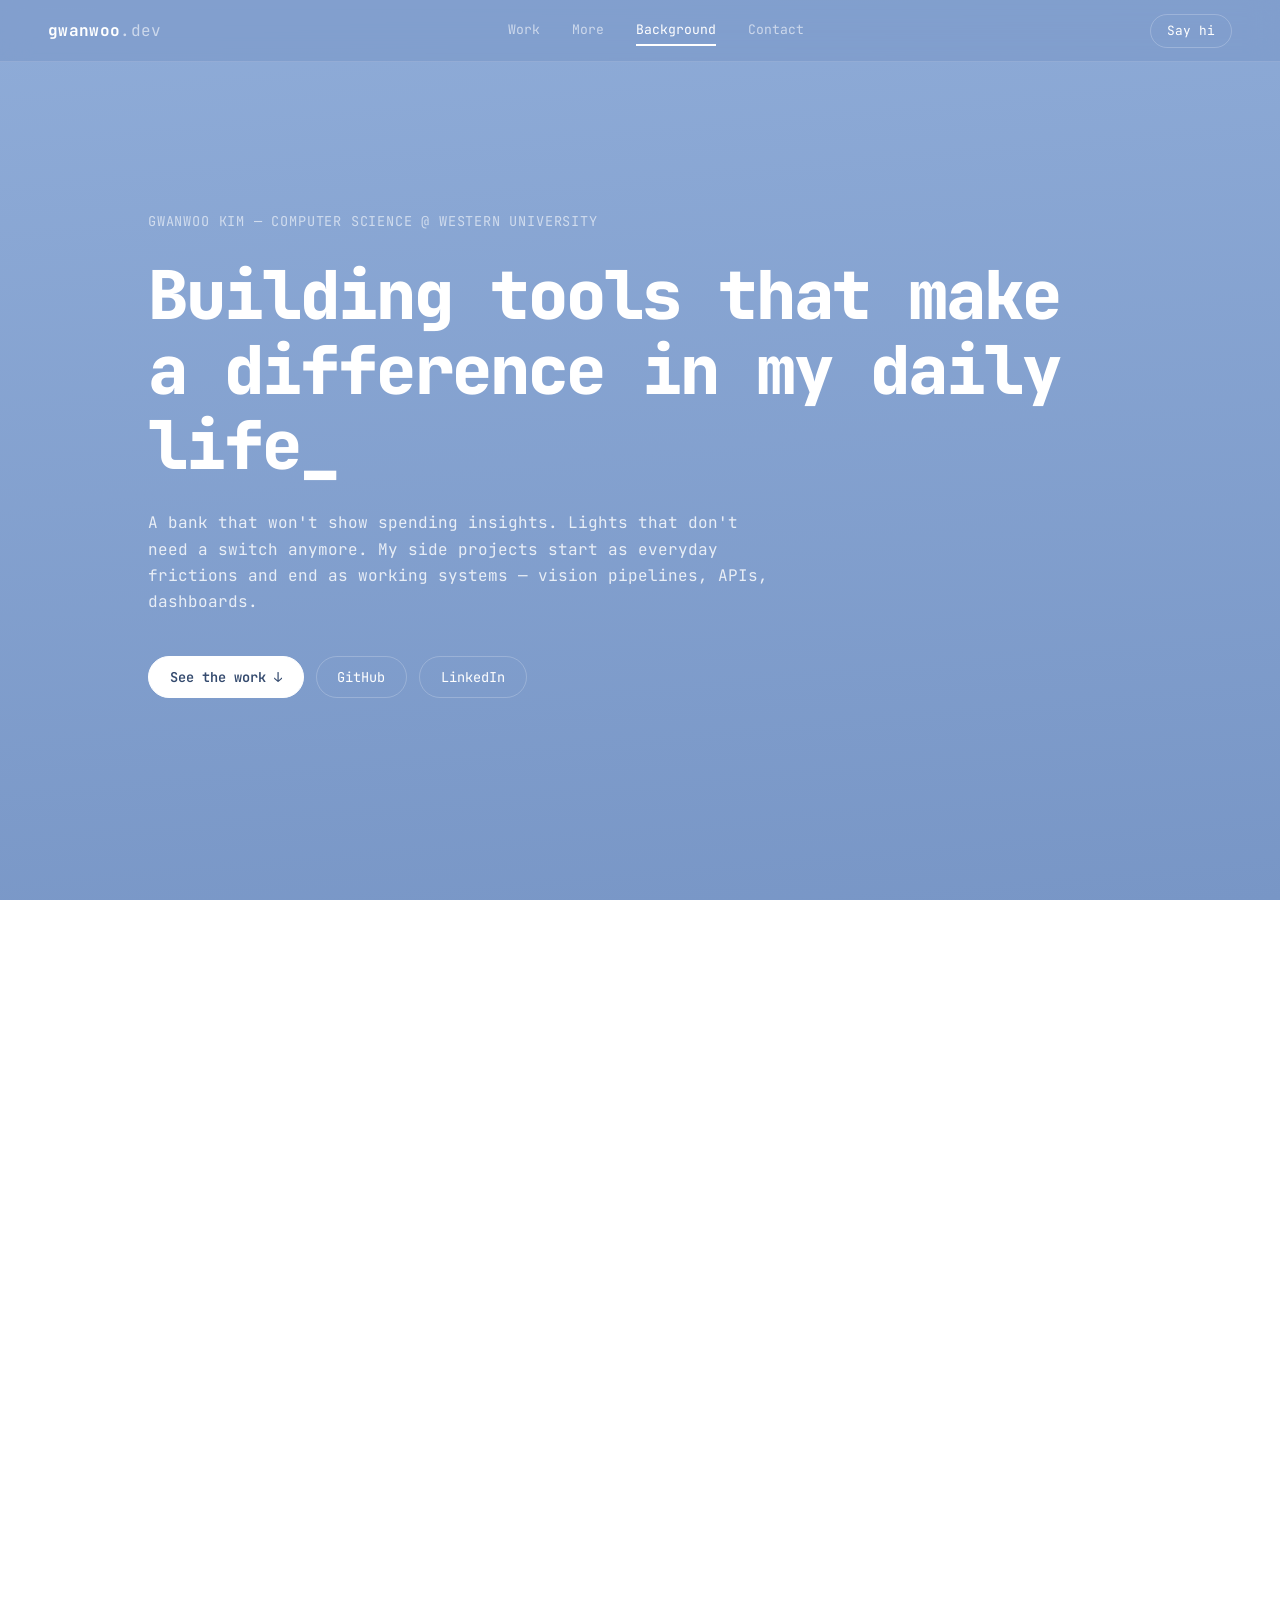
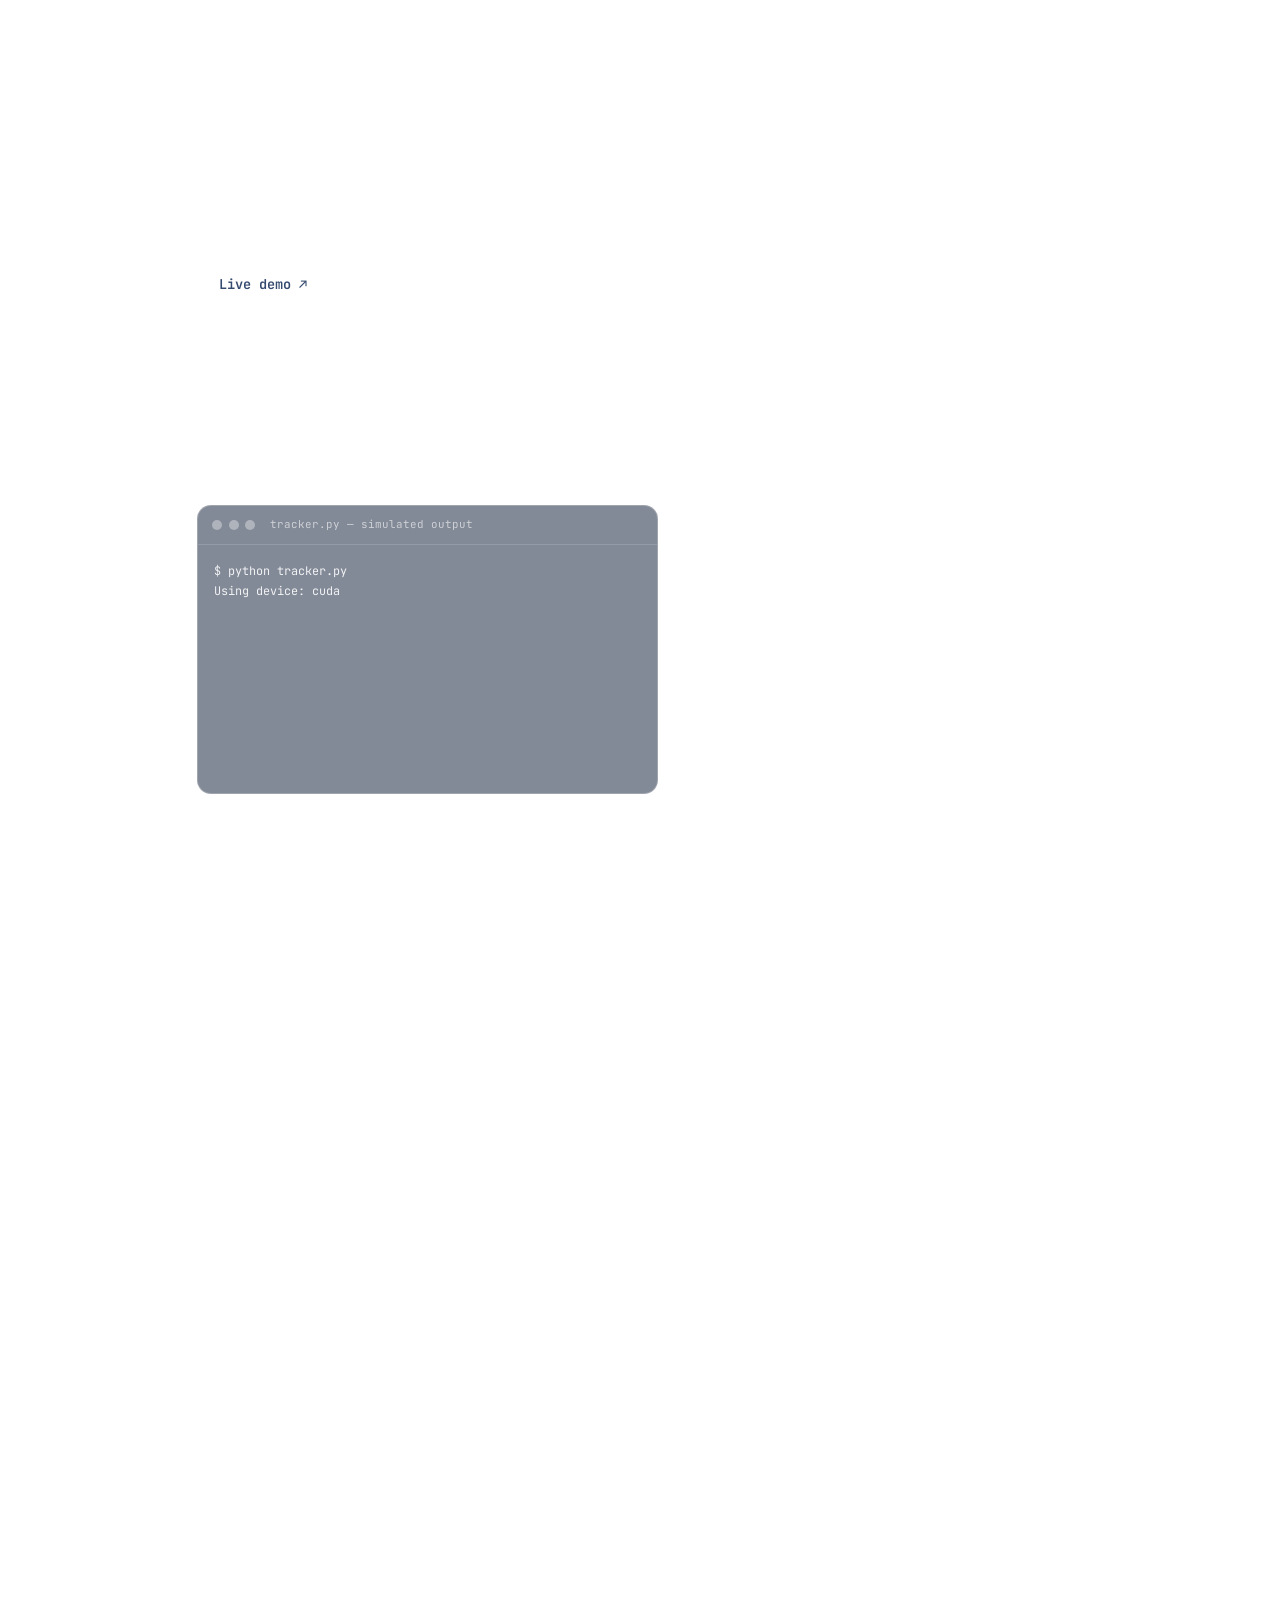
==== commit cf5d2b45: "Redesign site: case-study layout with interactive demos Replace the sidebar layout with a single-col" ====
--- a/index.html
+++ b/index.html
@@ -4,195 +4,251 @@
     <meta charset="UTF-8">
     <meta name="viewport" content="width=device-width, initial-scale=1.0">
     <title>Gwanwoo Kim</title>
-    <meta name="description" content="Gwanwoo Kim — Computer Science student at Western University. Projects in ML, computer vision, and full-stack development.">
+    <meta name="description" content="Gwanwoo Kim — Computer Science student at Western University. Full-stack, computer vision, and systems side projects.">
     <link rel="preconnect" href="https://fonts.googleapis.com">
     <link rel="preconnect" href="https://fonts.gstatic.com" crossorigin>
-    <link href="https://fonts.googleapis.com/css2?family=JetBrains+Mono:wght@300;400;500;600;700&display=swap" rel="stylesheet">
+    <link href="https://fonts.googleapis.com/css2?family=JetBrains+Mono:ital,wght@0,300;0,400;0,500;0,600;0,700;0,800;1,400&display=swap" rel="stylesheet">
     <link rel="stylesheet" href="styles/styles.css">
 </head>
 <body>
 
-    <div class="layout">
-
-        <!-- ── Sidebar ── -->
-        <aside class="sidebar">
-            <div class="sidebar-inner">
-                <header class="brand">
-                    <h1>Gwanwoo&nbsp;Kim</h1>
-                    <p class="role">Computer Science Student<br><span>@ Western University</span></p>
-                </header>
-
-                <nav class="nav" aria-label="Section navigation">
-                    <a href="#about" class="nav-link" data-target="about"><span class="nav-num">01</span> About</a>
-                    <a href="#education" class="nav-link" data-target="education"><span class="nav-num">02</span> Education</a>
-                    <a href="#experience" class="nav-link" data-target="experience"><span class="nav-num">03</span> Experience</a>
-                    <a href="#projects" class="nav-link" data-target="projects"><span class="nav-num">04</span> Projects</a>
-                    <a href="#skills" class="nav-link" data-target="skills"><span class="nav-num">05</span> Skills</a>
-                </nav>
-
-                <div class="contacts">
-                    <a href="mailto:gwanwookim2004@gmail.com">gwanwookim2004@gmail.com</a>
-                    <a href="https://www.linkedin.com/in/gwanwookim/" target="_blank" rel="noopener">linkedin.com/in/gwanwookim</a>
-                    <a href="tel:+14379742018">437-974-2018</a>
-                </div>
-            </div>
-        </aside>
-
-        <!-- ── Main ── -->
-        <main class="content">
-
-            <!-- About -->
-            <section id="about" class="block reveal">
-                <p class="block-eyebrow">01 — About</p>
-                <p class="lede">
-                    I'm a Computer Science student at Western University. I like building things
-                    that help my everyday life and are actually practical: computer-vision pipelines,
-                    smart-home automation, and full-stack tools that make messy data useful. If you're
-                    a recruiter, please hire me.
-                </p>
-            </section>
-
-            <!-- Education -->
-            <section id="education" class="block reveal">
-                <p class="block-eyebrow">02 — Education</p>
-                <article class="panel">
-                    <div class="panel-top">
-                        <div>
-                            <h3>Western University</h3>
-                            <p class="panel-sub">Bachelor of Science in Computer Science</p>
-                        </div>
-                        <div class="panel-meta">
-                            <span>London, ON</span>
-                            <span class="muted">Expected May 2027</span>
-                        </div>
-                    </div>
-                    <p class="coursework">
-                        <span class="tag-label">Coursework</span>
-                        Machine Learning · Software Design Patterns · Data Structures &amp; Algorithms · Computer Architecture · Databases · Operating Systems
+    <div class="scroll-progress" aria-hidden="true"></div>
+
+    <!-- ── Top nav ── -->
+    <nav class="topnav">
+        <a class="topnav-name" href="#top">gwanwoo<span>.dev</span></a>
+        <div class="topnav-links">
+            <a href="#work" data-spy="work">Work</a>
+            <a href="#more" data-spy="more">More</a>
+            <a href="#background" data-spy="background">Background</a>
+            <a href="#contact" data-spy="contact">Contact</a>
+        </div>
+        <a class="topnav-cta" href="mailto:gwanwookim2004@gmail.com">Say hi</a>
+    </nav>
+
+    <main id="top">
+
+        <!-- ── Hero ── -->
+        <header class="hero">
+            <p class="hero-kicker load-item">Gwanwoo Kim — Computer Science @ Western University</p>
+            <h1 class="hero-title">
+                <span class="load-item">Building tools that make</span>
+                <span class="load-item">a difference in my daily life<span class="cursor" aria-hidden="true">_</span></span>
+            </h1>
+            <p class="hero-sub load-item">
+                A bank that won't show spending insights. Lights that don't need
+                a switch anymore. My side projects start as everyday frictions
+                and end as working systems — vision pipelines, APIs, dashboards.
+            </p>
+            <div class="hero-actions load-item">
+                <a class="btn btn-solid" href="#work">See the work ↓</a>
+                <a class="btn" href="https://github.com/johnjohnjohnkim" target="_blank" rel="noopener">GitHub</a>
+                <a class="btn" href="https://www.linkedin.com/in/gwanwookim/" target="_blank" rel="noopener">LinkedIn</a>
+            </div>
+        </header>
+
+        <!-- ── Featured work ── -->
+        <section id="work" class="section">
+            <div class="section-head reveal">
+                <h2>Featured work</h2>
+                <p>Two projects, built end-to-end.</p>
+            </div>
+
+            <!-- Case study: RBCheck -->
+            <article class="case reveal">
+                <div class="case-label"><span>01</span>RBCheck</div>
+                <div class="case-grid">
+                    <div class="case-text">
+                        <h3>A spending dashboard built from bank text messages</h3>
+                        <p class="case-lede">
+                            Canadian banking apps give you almost no spending insight — but RBC
+                            texts you every transaction. RBCheck mines those SMS alerts out of the
+                            macOS iMessage database and turns them into a live personal finance
+                            dashboard.
+                        </p>
+                        <ul class="case-points">
+                            <li>Queries the iMessage <code>chat.db</code> SQLite database directly, extracting RBC alerts embedded inside binary <code>attributedBody</code> blobs</li>
+                            <li>Regex parsers classify deposits, withdrawals, card purchases, payments, and refunds — pulling amount and merchant from raw SMS text</li>
+                            <li>FastAPI + PostgreSQL backend with endpoints for daily / weekly / rolling / monthly summaries, plus date-range, merchant, and price filters</li>
+                            <li>Dedup pass drops withdrawal ↔ credit-card-payment pairs that land within 60 seconds of each other, even across poll cycles</li>
+                            <li>Chart.js dashboard client, Dockerized server, CORS-scoped to gwanwoo.dev</li>
+                        </ul>
+                        <div class="chips">
+                            <span class="chip">Python</span><span class="chip">FastAPI</span><span class="chip">PostgreSQL</span><span class="chip">SQLAlchemy</span><span class="chip">SQLite</span><span class="chip">Docker</span><span class="chip">JavaScript</span><span class="chip">Chart.js</span>
+                        </div>
+                        <div class="case-links">
+                            <a class="btn btn-solid" href="https://rbcheckdemo.gwanwoo.dev/" target="_blank" rel="noopener">Live demo ↗</a>
+                            <a class="btn" href="https://github.com/johnjohnjohnkim/RBCheck" target="_blank" rel="noopener">Server code</a>
+                            <a class="btn" href="https://github.com/johnjohnjohnkim/RBCheck-client" target="_blank" rel="noopener">Client code</a>
+                        </div>
+                    </div>
+
+                    <div class="case-visual">
+                        <div class="demo-card" id="sms-demo">
+                            <p class="demo-title">How a text becomes a transaction</p>
+                            <div class="sms-bubble">
+                                <span class="sms-sender">RBC Alerts</span>
+                                <span class="sms-text" id="sms-text"></span>
+                            </div>
+                            <div class="parse-arrow" aria-hidden="true">↓ regex parser</div>
+                            <div class="parse-row" id="parse-row">
+                                <div class="parse-field"><span class="parse-key">type</span><span class="parse-val" id="pv-type">—</span></div>
+                                <div class="parse-field"><span class="parse-key">amount</span><span class="parse-val" id="pv-amount">—</span></div>
+                                <div class="parse-field"><span class="parse-key">merchant</span><span class="parse-val" id="pv-place">—</span></div>
+                            </div>
+                            <p class="demo-note">Simulated messages — same formats the real parser handles.</p>
+                        </div>
+
+                        <div class="pipeline" aria-label="RBCheck architecture">
+                            <div class="pipe-step">iMessage chat.db</div>
+                            <div class="pipe-joint" aria-hidden="true">→</div>
+                            <div class="pipe-step">poller + parser</div>
+                            <div class="pipe-joint" aria-hidden="true">→</div>
+                            <div class="pipe-step">FastAPI · Postgres</div>
+                            <div class="pipe-joint" aria-hidden="true">→</div>
+                            <div class="pipe-step">dashboard</div>
+                        </div>
+                    </div>
+                </div>
+            </article>
+
+            <!-- Case study: YOLight -->
+            <article class="case reveal">
+                <div class="case-label"><span>02</span>YOLight</div>
+                <div class="case-grid case-grid-flip">
+                    <div class="case-text">
+                        <h3>Lights that turn on because a neural net saw you</h3>
+                        <p class="case-lede">
+                            YOLight points a YOLOv8 model at a webcam and drives Govee smart
+                            lights over the local network — walk in, lights on; leave, lights off.
+                            No motion sensors, no cloud account: it speaks Govee's UDP LAN
+                            protocol directly.
+                        </p>
+                        <ul class="case-points">
+                            <li>Real-time person detection with Ultralytics YOLOv8 + OpenCV, on CUDA when a GPU is available</li>
+                            <li>Discovers lights via multicast (<code>239.255.255.250</code>) and sends raw per-device UDP control packets — no vendor SDK</li>
+                            <li>The interesting bug: brief occlusions (reaching behind a door, ducking behind a chair) read as "room empty" and cut the lights</li>
+                            <li>Fix: an occupancy state machine — instant on, 3-second debounced off — cut false turn-offs from ~31/day to ~9/day, a ~70% reduction</li>
+                            <li>Documented V2–V5 roadmap: doorway occupancy counting, RealSense depth sensing for darkness, pose-based gesture control</li>
+                        </ul>
+                        <div class="chips">
+                            <span class="chip">Python</span><span class="chip">YOLOv8</span><span class="chip">PyTorch</span><span class="chip">OpenCV</span><span class="chip">UDP sockets</span><span class="chip">Pydantic</span>
+                        </div>
+                        <div class="case-links">
+                            <a class="btn" href="https://github.com/johnjohnjohnkim/YOLight" target="_blank" rel="noopener">View code</a>
+                        </div>
+                    </div>
+
+                    <div class="case-visual">
+                        <div class="terminal" id="yolight-term">
+                            <div class="terminal-bar">
+                                <span class="t-dot"></span><span class="t-dot"></span><span class="t-dot"></span>
+                                <span class="terminal-title">tracker.py — simulated output</span>
+                            </div>
+                            <pre class="terminal-body" id="term-body" aria-live="off"></pre>
+                        </div>
+
+                        <div class="pipeline" aria-label="YOLight architecture">
+                            <div class="pipe-step">webcam</div>
+                            <div class="pipe-joint" aria-hidden="true">→</div>
+                            <div class="pipe-step">YOLOv8</div>
+                            <div class="pipe-joint" aria-hidden="true">→</div>
+                            <div class="pipe-step">state machine</div>
+                            <div class="pipe-joint" aria-hidden="true">→</div>
+                            <div class="pipe-step">Govee · UDP</div>
+                        </div>
+                    </div>
+                </div>
+            </article>
+        </section>
+
+        <!-- ── More work ── -->
+        <section id="more" class="section">
+            <div class="section-head reveal">
+                <h2>More work</h2>
+                <p>Smaller and earlier projects.</p>
+            </div>
+            <div class="more-grid">
+                <article class="more-card reveal">
+                    <h3>Household Housing Burden Modeling</h3>
+                    <p class="more-stack">Python · scikit-learn · XGBoost · SHAP</p>
+                    <p>
+                        Preprocessed a confidential Canadian household survey (~57K records,
+                        1,100+ features) and trained Elastic Net and XGBoost regressors to
+                        predict a Housing Burden Ratio — XGBoost led by 19 points in R².
+                        Used SHAP analysis to identify income-related features as the
+                        strongest predictors.
                     </p>
                 </article>
-            </section>
-
-            <!-- Experience -->
-            <section id="experience" class="block reveal">
-                <p class="block-eyebrow">03 — Experience</p>
-                <div class="timeline">
-                    <article class="t-item">
-                        <div class="t-dot" aria-hidden="true"></div>
-                        <div class="panel">
-                            <div class="panel-top">
-                                <div>
-                                    <h3>Research Technician</h3>
-                                    <p class="panel-sub">Ontario Tech University — Dr. Jaho Seo, Faculty of Engineering &amp; Applied Science</p>
-                                </div>
-                                <div class="panel-meta">
-                                    <span>Oshawa, ON</span>
-                                    <span class="muted">May 2026 – Aug 2026</span>
-                                </div>
-                            </div>
-                            <ul class="bullets">
-                                <li>Annotating image datasets using CVAT to label recyclable waste metals by shape and size, building training data for a computer vision model used in facility waste detection</li>
-                                <li>Contributing to the development of an AI-based waste metal detection system using PyTorch, supporting research infrastructure through data migration, API development, and cross-platform application tooling</li>
-                            </ul>
-                        </div>
-                    </article>
-                </div>
-            </section>
-
-            <!-- Projects -->
-            <section id="projects" class="block reveal">
-                <p class="block-eyebrow">04 — Projects</p>
-                <div class="grid">
-
-                    <article class="project">
-                        <h3>RBCheck</h3>
-                        <p class="stack">Python · FastAPI · PostgreSQL · Docker · Alembic · OAuth2 · JS</p>
-                        <ul class="bullets">
-                            <li>Built a full-stack personal finance tool to address the lack of granular spending insights in Canadian banking apps, querying and joining multiple tables in the macOS iMessage SQLite database (chat.db) to extract RBC transaction notifications</li>
-                            <li>Wrote regex-based parsers to extract merchant names, amounts, dates, and transaction types from SMS text, handling structural differences between debit and credit card alert formats</li>
-                            <li>Developed a Dockerized FastAPI backend with PostgreSQL storage, Alembic migrations, and OAuth2 authentication, serving parsed transaction data to a web dashboard with daily, weekly, and monthly spending breakdowns</li>
-                        </ul>
-                    </article>
-
-                    <article class="project">
-                        <h3>YOLight</h3>
-                        <p class="stack">Python · OpenCV · Ultralytics (YOLO) · Intel RealSense · Govee LAN API</p>
-                        <ul class="bullets">
-                            <li>Built a camera-based smart lighting system using an Intel RealSense camera and YOLO person detection to track room occupancy, automatically controlling Govee smart lights via a custom LAN API integration script</li>
-                            <li>Implemented directional tracking to distinguish between a person entering or exiting a room, with configurable brightness thresholds for automated light adjustments to reduce energy consumption</li>
-                        </ul>
-                    </article>
-
-                    <article class="project">
-                        <h3>Household Housing Burden Modeling</h3>
-                        <p class="stack">Python · scikit-learn · XGBoost · SHAP</p>
-                        <ul class="bullets">
-                            <li>Preprocessed a confidential Canadian household survey dataset of ~57K records and 1,100+ features, handling missing values, encoding categorical variables, and performing feature selection</li>
-                            <li>Trained Elastic Net and XGBoost regressors to predict a calculated Housing Burden Ratio; XGBoost outperformed by 19 points in R²; applied PCA and UMAP for dimensionality reduction</li>
-                            <li>Applied SHAP value analysis to interpret model predictions, identifying household income-related features as the strongest predictors of housing burden</li>
-                        </ul>
-                    </article>
-
-                    <article class="project">
-                        <h3>PiBlock</h3>
-                        <p class="stack">C++17 · DNS · Web Dashboard</p>
-                        <ul class="bullets">
-                            <li>Developed a network-level ad blocker in C++17 that intercepts and filters DNS queries against a 70,000+ domain blocklist, designed to run on a Raspberry Pi and block ads across all devices on a local network</li>
-                            <li>Built a companion web dashboard to visualize blocked requests and manage filtering rules, exposing the blocker's state through a lightweight backend interface</li>
-                        </ul>
-                    </article>
-
-                </div>
-            </section>
-
-            <!-- Skills -->
-            <section id="skills" class="block reveal">
-                <p class="block-eyebrow">05 — Skills</p>
-                <div class="skills">
-                    <div class="skill-group">
-                        <span class="tag-label">Languages</span>
-                        <div class="chips">
-                            <span class="chip">Python</span>
-                            <span class="chip">C</span>
-                            <span class="chip">C++</span>
-                            <span class="chip">SQL</span>
-                            <span class="chip">HTML/CSS</span>
-                        </div>
-                    </div>
-                    <div class="skill-group">
-                        <span class="tag-label">Tools &amp; Technologies</span>
-                        <div class="chips">
-                            <span class="chip">Git</span>
-                            <span class="chip">PostgreSQL</span>
-                            <span class="chip">Docker</span>
-                            <span class="chip">FastAPI</span>
-                            <span class="chip">REST APIs</span>
-                            <span class="chip">PyTorch</span>
-                            <span class="chip">OpenCV</span>
-                            <span class="chip">Ultralytics</span>
-                            <span class="chip">CVAT</span>
-                            <span class="chip">Linux</span>
-                        </div>
-                    </div>
-                    <div class="skill-group">
-                        <span class="tag-label">Concepts</span>
-                        <div class="chips">
-                            <span class="chip">Data Structures &amp; Algorithms</span>
-                            <span class="chip">Machine Learning</span>
-                            <span class="chip">Databases</span>
-                            <span class="chip">Operating Systems</span>
-                            <span class="chip">Computer Architecture</span>
-                        </div>
-                    </div>
-                </div>
-            </section>
-
-            <footer class="content-footer">
-                <p>Gwanwoo Kim · 2026</p>
-            </footer>
-
-        </main>
-    </div>
+                <article class="more-card reveal">
+                    <h3>PiBlock</h3>
+                    <p class="more-stack">C++17 · DNS · Web dashboard</p>
+                    <p>
+                        Network-level ad blocker in C++17 that filters DNS queries against a
+                        70,000+ domain blocklist, built to run on a Raspberry Pi and cover
+                        every device on the network, with a companion dashboard for blocked
+                        requests and rules.
+                    </p>
+                </article>
+            </div>
+        </section>
+
+        <!-- ── Background ── -->
+        <section id="background" class="section">
+            <div class="section-head reveal">
+                <h2>Background</h2>
+            </div>
+
+            <div class="bg-grid">
+                <article class="bg-card reveal">
+                    <p class="bg-tag">Experience</p>
+                    <h3>Research Technician</h3>
+                    <p class="bg-sub">Ontario Tech University — Dr. Jaho Seo, Faculty of Engineering &amp; Applied Science</p>
+                    <p class="bg-meta">Oshawa, ON · May 2026 – Aug 2026</p>
+                    <ul class="case-points">
+                        <li>Annotating image datasets in CVAT to label recyclable waste metals by shape and size — training data for a computer vision model used in facility waste detection</li>
+                        <li>Contributing to an AI-based waste metal detection system in PyTorch: data migration, API development, and cross-platform tooling</li>
+                    </ul>
+                </article>
+
+                <article class="bg-card reveal">
+                    <p class="bg-tag">Education</p>
+                    <h3>Western University</h3>
+                    <p class="bg-sub">BSc, Computer Science</p>
+                    <p class="bg-meta">London, ON · Expected May 2027</p>
+                    <p class="bg-course">Machine Learning · Software Design Patterns · Data Structures &amp; Algorithms · Computer Architecture · Databases · Operating Systems</p>
+                </article>
+            </div>
+
+            <div class="skills reveal">
+                <div class="skill-row">
+                    <span class="skill-label">Languages</span>
+                    <div class="chips"><span class="chip">Python</span><span class="chip">C</span><span class="chip">C++</span><span class="chip">SQL</span><span class="chip">JavaScript</span><span class="chip">HTML/CSS</span></div>
+                </div>
+                <div class="skill-row">
+                    <span class="skill-label">Tools</span>
+                    <div class="chips"><span class="chip">Git</span><span class="chip">PostgreSQL</span><span class="chip">Docker</span><span class="chip">FastAPI</span><span class="chip">SQLAlchemy</span><span class="chip">PyTorch</span><span class="chip">OpenCV</span><span class="chip">Ultralytics</span><span class="chip">CVAT</span><span class="chip">Linux</span></div>
+                </div>
+                <div class="skill-row">
+                    <span class="skill-label">Concepts</span>
+                    <div class="chips"><span class="chip">Data Structures &amp; Algorithms</span><span class="chip">Machine Learning</span><span class="chip">Databases</span><span class="chip">Operating Systems</span><span class="chip">Computer Architecture</span></div>
+                </div>
+            </div>
+        </section>
+
+        <!-- ── Contact ── -->
+        <footer id="contact" class="contact">
+            <p class="contact-kicker reveal">Open to internships &amp; new-grad conversations</p>
+            <a class="contact-email reveal" href="mailto:gwanwookim2004@gmail.com">gwanwookim2004@gmail.com</a>
+            <div class="contact-links reveal">
+                <a href="https://github.com/johnjohnjohnkim" target="_blank" rel="noopener">GitHub</a>
+                <a href="https://www.linkedin.com/in/gwanwookim/" target="_blank" rel="noopener">LinkedIn</a>
+                <a href="tel:+14379742018">437-974-2018</a>
+            </div>
+            <p class="contact-fine">Gwanwoo Kim · 2026</p>
+        </footer>
+
+    </main>
 
     <script src="js/main.js"></script>
 
--- a/styles/styles.css
+++ b/styles/styles.css
@@ -1,3 +1,9 @@
+/* ────────────────────────────────────────────────────────────────
+   gwanwoo.dev
+   Font + colour tokens carried over from the previous design;
+   everything else is new.
+   ──────────────────────────────────────────────────────────────── */
+
 * {
     margin: 0;
     padding: 0;
@@ -13,7 +19,9 @@
     --muted: rgba(255, 255, 255, 0.6);
     --border: rgba(255, 255, 255, 0.22);
     --border-soft: rgba(255, 255, 255, 0.14);
-    --sidebar-w: 360px;
+    --ink: rgb(52, 74, 110);           /* deep tone of the palette, for solid-button text */
+    --maxw: 1080px;
+    --radius: 14px;
 }
 
 html {
@@ -21,30 +29,12 @@
 }
 
 body {
-    background: linear-gradient(160deg, var(--bg) 0%, var(--bg-deep) 100%);
+    background: linear-gradient(175deg, var(--bg) 0%, var(--bg-deep) 100%);
     background-attachment: fixed;
     color: var(--text);
     font-family: 'JetBrains Mono', monospace;
     -webkit-font-smoothing: antialiased;
-    min-height: 100vh;
-    line-height: 1.6;
-    position: relative;
-}
-
-/* Slow drifting light to keep the background alive */
-body::before {
-    content: '';
-    position: fixed;
-    inset: 0;
-    background: radial-gradient(circle at 30% 20%, rgba(255, 255, 255, 0.12), transparent 45%);
-    pointer-events: none;
-    z-index: 0;
-    animation: glowDrift 20s ease-in-out infinite alternate;
-}
-
-@keyframes glowDrift {
-    from { transform: translate(-4%, -3%) scale(1); opacity: 0.75; }
-    to   { transform: translate(5%, 5%) scale(1.18); opacity: 1; }
+    line-height: 1.65;
 }
 
 ::selection {
@@ -52,511 +42,560 @@
     color: var(--bg-deep);
 }
 
-.layout {
-    display: flex;
-    max-width: 1320px;
+a { color: inherit; }
+
+code {
+    font-family: inherit;
+    font-size: 0.92em;
+    background: var(--panel);
+    border: 1px solid var(--border-soft);
+    border-radius: 5px;
+    padding: 0.05em 0.35em;
+}
+
+/* ── Scroll progress bar ── */
+.scroll-progress {
+    position: fixed;
+    top: 0;
+    left: 0;
+    height: 3px;
+    width: 0;
+    background: var(--text);
+    z-index: 100;
+    opacity: 0.85;
+}
+
+/* ── Top nav ── */
+.topnav {
+    position: fixed;
+    top: 0;
+    left: 0;
+    right: 0;
+    z-index: 90;
+    display: flex;
+    align-items: center;
+    justify-content: space-between;
+    gap: 1.5rem;
+    padding: 0.85rem clamp(1.25rem, 4vw, 3rem);
+    background: rgba(120, 150, 198, 0.55);
+    backdrop-filter: blur(14px);
+    -webkit-backdrop-filter: blur(14px);
+    border-bottom: 1px solid var(--border-soft);
+}
+
+.topnav-name {
+    font-weight: 700;
+    text-decoration: none;
+    letter-spacing: 0.02em;
+}
+.topnav-name span { color: var(--muted); font-weight: 400; }
+
+.topnav-links {
+    display: flex;
+    gap: clamp(0.75rem, 2.5vw, 2rem);
+}
+.topnav-links a {
+    text-decoration: none;
+    font-size: 0.82rem;
+    color: var(--muted);
+    padding: 0.2rem 0;
+    border-bottom: 2px solid transparent;
+    transition: color 0.2s, border-color 0.2s;
+}
+.topnav-links a:hover,
+.topnav-links a.active {
+    color: var(--text);
+    border-bottom-color: var(--text);
+}
+
+.topnav-cta {
+    font-size: 0.8rem;
+    text-decoration: none;
+    border: 1px solid var(--border);
+    border-radius: 999px;
+    padding: 0.35rem 1rem;
+    transition: background 0.2s;
+}
+.topnav-cta:hover { background: var(--panel-hover); }
+
+/* ── Layout ── */
+main {
+    max-width: var(--maxw);
     margin: 0 auto;
-    position: relative;
-    z-index: 1;
-}
-
-/* ── Sidebar ── */
-.sidebar {
-    width: var(--sidebar-w);
-    flex-shrink: 0;
-}
-
-.sidebar-inner {
-    position: sticky;
-    top: 0;
-    min-height: 100vh;
+    padding: 0 clamp(1.25rem, 4vw, 3rem);
+}
+
+.section {
+    padding: clamp(4rem, 9vh, 7rem) 0 0;
+}
+
+.section-head {
+    margin-bottom: 3rem;
+}
+.section-head h2 {
+    font-size: clamp(1.6rem, 3.5vw, 2.3rem);
+    font-weight: 800;
+    letter-spacing: -0.02em;
+}
+.section-head p { color: var(--muted); margin-top: 0.35rem; }
+
+/* ── Hero ── */
+.hero {
+    min-height: 92vh;
     display: flex;
     flex-direction: column;
     justify-content: center;
-    gap: 3rem;
-    padding: 3rem 2.5rem;
-}
-
-/* Sidebar intro — blocks fade up in sequence on load */
-@keyframes introUp {
-    from { opacity: 0; transform: translateY(16px); }
-    to   { opacity: 1; transform: translateY(0); }
-}
-
-.sidebar-inner > * {
+    padding-top: 5rem;
+}
+
+.hero-kicker {
+    font-size: 0.85rem;
+    color: var(--muted);
+    letter-spacing: 0.06em;
+    text-transform: uppercase;
+    margin-bottom: 1.5rem;
+}
+
+.hero-title {
+    font-size: clamp(2.1rem, 6vw, 4.2rem);
+    font-weight: 800;
+    line-height: 1.12;
+    letter-spacing: -0.03em;
+}
+.hero-title > span { display: block; }
+
+.cursor {
+    display: inline-block;
+    animation: blink 1.1s steps(1) infinite;
+}
+@keyframes blink { 50% { opacity: 0; } }
+
+.hero-sub {
+    max-width: 620px;
+    margin-top: 1.75rem;
+    color: rgba(255, 255, 255, 0.82);
+}
+
+.hero-actions {
+    display: flex;
+    flex-wrap: wrap;
+    gap: 0.75rem;
+    margin-top: 2.5rem;
+}
+
+/* staggered load-in */
+.load-item {
     opacity: 0;
-    animation: introUp 0.8s cubic-bezier(0.16, 1, 0.3, 1) forwards;
-}
-
-.sidebar-inner > *:nth-child(1) { animation-delay: 0.10s; }
-.sidebar-inner > *:nth-child(2) { animation-delay: 0.25s; }
-.sidebar-inner > *:nth-child(3) { animation-delay: 0.40s; }
-
-.brand h1 {
-    font-size: clamp(2rem, 4vw, 2.9rem);
-    font-weight: 700;
-    letter-spacing: 0.01em;
-    line-height: 1.1;
-}
-
-.role {
-    margin-top: 0.9rem;
+    transform: translateY(18px);
+    animation: loadUp 0.7s cubic-bezier(0.2, 0.7, 0.2, 1) forwards;
+}
+.load-item:nth-of-type(1) { animation-delay: 0.05s; }
+.hero-title .load-item:nth-of-type(1) { animation-delay: 0.15s; }
+.hero-title .load-item:nth-of-type(2) { animation-delay: 0.28s; }
+.hero-sub.load-item { animation-delay: 0.45s; }
+.hero-actions.load-item { animation-delay: 0.6s; }
+@keyframes loadUp {
+    to { opacity: 1; transform: none; }
+}
+
+/* ── Buttons ── */
+.btn {
+    display: inline-block;
+    font-family: inherit;
     font-size: 0.85rem;
-    font-weight: 400;
-    opacity: 0.85;
-    line-height: 1.7;
-}
-
-.role span {
-    opacity: 0.6;
-    font-weight: 300;
-}
-
-/* Nav */
-.nav {
-    display: flex;
-    flex-direction: column;
-    gap: 0.2rem;
-}
-
-.nav-link {
-    display: flex;
-    align-items: baseline;
-    gap: 0.7rem;
-    color: var(--text);
     text-decoration: none;
-    font-size: 0.82rem;
-    font-weight: 400;
-    letter-spacing: 0.04em;
-    padding: 0.45rem 0.6rem;
-    border-radius: 7px;
-    opacity: 0.55;
-    transition: opacity 0.25s, background 0.25s, padding-left 0.25s;
-}
-
-.nav-link .nav-num {
-    font-size: 0.65rem;
-    opacity: 0.55;
+    border: 1px solid var(--border);
+    border-radius: 999px;
+    padding: 0.55rem 1.3rem;
+    transition: background 0.2s, transform 0.15s;
+}
+.btn:hover { background: var(--panel-hover); transform: translateY(-1px); }
+
+.btn-solid {
+    background: var(--text);
+    color: var(--ink);
+    border-color: var(--text);
     font-weight: 600;
 }
-
-.nav-link:hover {
-    opacity: 0.9;
-    background: rgba(255, 255, 255, 0.08);
-}
-
-.nav-link.active {
-    opacity: 1;
-    background: rgba(255, 255, 255, 0.14);
-    padding-left: 1rem;
-    font-weight: 600;
-}
-
-/* Contacts */
-.contacts {
-    display: flex;
-    flex-direction: column;
-    gap: 0.5rem;
-    font-size: 0.74rem;
-    font-weight: 300;
-}
-
-.contacts a {
-    color: var(--text);
-    text-decoration: none;
-    opacity: 0.7;
-    width: fit-content;
-    border-bottom: 1px solid transparent;
-    transition: opacity 0.2s, border-color 0.2s;
-}
-
-.contacts a:hover {
-    opacity: 1;
-    border-bottom-color: var(--border);
-}
-
-/* ── Content ── */
-.content {
-    flex: 1;
-    min-width: 0;
-    padding: 5rem 3.5rem;
-}
-
-.block {
-    margin-bottom: 5.5rem;
-    scroll-margin-top: 2rem;
-}
-
-.block-eyebrow {
-    font-size: 0.68rem;
-    font-weight: 600;
-    letter-spacing: 0.22em;
-    text-transform: uppercase;
-    opacity: 0.5;
-    margin-bottom: 1.6rem;
-    padding-bottom: 0.6rem;
-    border-bottom: 1px solid var(--border-soft);
-}
-
-.lede {
-    font-size: clamp(1.05rem, 1.6vw, 1.4rem);
-    font-weight: 300;
-    line-height: 1.8;
-    opacity: 0.92;
-    max-width: 38ch;
-}
-
-/* ── Panels (education / experience) ── */
-.panel {
+.btn-solid:hover { background: rgba(255, 255, 255, 0.88); }
+
+/* ── Case studies ── */
+.case {
+    border: 1px solid var(--border-soft);
+    border-radius: var(--radius);
     background: var(--panel);
-    border: 1px solid var(--border-soft);
-    border-radius: 14px;
-    padding: 1.6rem 1.8rem;
-    transition: background 0.25s, border-color 0.25s, transform 0.25s;
-}
-
-.panel:hover {
-    background: var(--panel-hover);
-    border-color: var(--border);
-}
-
-.panel-top {
-    display: flex;
-    justify-content: space-between;
-    align-items: flex-start;
-    gap: 0.5rem 1.2rem;
-    flex-wrap: wrap;
-    margin-bottom: 1rem;
-}
-
-.panel-top > div:first-child {
-    flex: 1 1 280px;
-    min-width: 0;
-}
-
-.panel h3 {
-    font-size: 1.05rem;
-    font-weight: 600;
-    margin-bottom: 0.25rem;
-}
-
-.panel-sub {
+    padding: clamp(1.5rem, 4vw, 3rem);
+    margin-bottom: 3rem;
+}
+
+.case-label {
+    display: flex;
+    align-items: center;
+    gap: 0.75rem;
     font-size: 0.8rem;
-    font-weight: 300;
-    opacity: 0.75;
-    line-height: 1.55;
-}
-
-.panel-meta {
-    text-align: right;
-    font-size: 0.76rem;
-    font-weight: 300;
-    opacity: 0.78;
-    display: flex;
-    flex-direction: column;
-    gap: 0.15rem;
-    flex-shrink: 0;
-}
-
-.muted {
-    opacity: 0.6;
-    font-size: 0.72rem;
-}
-
-/* ── Bullets ── */
-.bullets {
-    list-style: none;
-    display: flex;
-    flex-direction: column;
-    gap: 0.6rem;
-}
-
-.bullets li {
-    font-size: 0.83rem;
-    font-weight: 300;
-    line-height: 1.7;
-    opacity: 0.9;
-    padding-left: 1.2rem;
-    position: relative;
-}
-
-.bullets li::before {
-    content: '';
-    position: absolute;
-    left: 0;
-    top: 0.62em;
-    width: 6px;
-    height: 6px;
-    border-radius: 50%;
-    background: rgba(255, 255, 255, 0.5);
-}
-
-.coursework {
-    font-size: 0.82rem;
-    font-weight: 300;
-    line-height: 1.7;
-    opacity: 0.85;
-}
-
-/* ── Timeline ── */
-.timeline {
-    position: relative;
-    padding-left: 1.5rem;
-}
-
-.timeline::before {
-    content: '';
-    position: absolute;
-    left: 4px;
-    top: 0.4rem;
-    bottom: 0.4rem;
-    width: 1px;
-    background: var(--border);
-}
-
-.t-item {
-    position: relative;
-}
-
-.t-dot {
-    position: absolute;
-    left: -1.5rem;
-    top: 1.7rem;
-    width: 9px;
-    height: 9px;
-    border-radius: 50%;
-    background: var(--bg);
-    border: 2px solid rgba(255, 255, 255, 0.85);
-    transform: translateX(0.5px);
-}
-
-.t-dot::after {
-    content: '';
-    position: absolute;
-    inset: -3px;
-    border-radius: 50%;
-    border: 2px solid rgba(255, 255, 255, 0.6);
-    animation: pulseRing 2.6s ease-out infinite;
-}
-
-@keyframes pulseRing {
-    0%   { transform: scale(0.7); opacity: 0.7; }
-    100% { transform: scale(2);   opacity: 0; }
-}
-
-/* ── Projects grid ── */
-.grid {
-    display: grid;
-    grid-template-columns: repeat(2, 1fr);
-    gap: 1.1rem;
-}
-
-.project {
-    background: var(--panel);
-    border: 1px solid var(--border-soft);
-    border-radius: 14px;
-    padding: 1.5rem 1.6rem;
-    transition: background 0.25s, border-color 0.25s, transform 0.3s ease;
-}
-
-.project:hover {
-    background: var(--panel-hover);
-    border-color: var(--border);
-    transform: translateY(-4px);
-}
-
-.project h3 {
-    font-size: 1rem;
-    font-weight: 600;
-    margin-bottom: 0.4rem;
-}
-
-.stack {
-    font-size: 0.7rem;
-    font-weight: 300;
-    font-style: italic;
-    opacity: 0.6;
-    margin-bottom: 1rem;
-    line-height: 1.5;
-}
-
-/* ── Skills ── */
-.skills {
-    display: flex;
-    flex-direction: column;
-    gap: 1.6rem;
-}
-
-.skill-group {
-    display: flex;
-    flex-direction: column;
-    gap: 0.7rem;
-}
-
-.tag-label {
-    font-size: 0.66rem;
-    font-weight: 600;
     letter-spacing: 0.14em;
     text-transform: uppercase;
-    opacity: 0.7;
-}
-
-.coursework .tag-label,
-.skill-group .tag-label {
+    color: var(--muted);
+    margin-bottom: 1.75rem;
+}
+.case-label span {
+    border: 1px solid var(--border);
+    border-radius: 6px;
+    padding: 0.1rem 0.5rem;
+    font-weight: 700;
+    color: var(--text);
+}
+
+.case-grid {
+    display: grid;
+    grid-template-columns: minmax(0, 1.1fr) minmax(0, 0.9fr);
+    gap: clamp(1.5rem, 4vw, 3rem);
+    align-items: start;
+}
+.case-grid-flip .case-text { order: 2; }
+.case-grid-flip .case-visual { order: 1; }
+
+.case-text h3 {
+    font-size: clamp(1.25rem, 2.6vw, 1.7rem);
+    font-weight: 700;
+    line-height: 1.3;
+    letter-spacing: -0.01em;
+}
+
+.case-lede {
+    margin-top: 1rem;
+    color: rgba(255, 255, 255, 0.85);
+}
+
+.case-points {
+    margin: 1.25rem 0 0 1.1rem;
+    display: grid;
+    gap: 0.55rem;
+    font-size: 0.88rem;
+    color: rgba(255, 255, 255, 0.82);
+}
+.case-points li::marker { color: var(--muted); }
+
+.chips {
+    display: flex;
+    flex-wrap: wrap;
+    gap: 0.45rem;
+    margin-top: 1.4rem;
+}
+.chip {
+    font-size: 0.72rem;
+    border: 1px solid var(--border-soft);
+    background: var(--panel);
+    border-radius: 999px;
+    padding: 0.22rem 0.7rem;
+    color: rgba(255, 255, 255, 0.85);
+}
+
+.case-links {
+    display: flex;
+    flex-wrap: wrap;
+    gap: 0.6rem;
+    margin-top: 1.6rem;
+}
+
+/* ── Case visuals ── */
+.case-visual {
+    display: flex;
+    flex-direction: column;
+    gap: 1.25rem;
+    min-width: 0;
+}
+
+.demo-card {
+    border: 1px solid var(--border);
+    border-radius: var(--radius);
+    background: rgba(255, 255, 255, 0.08);
+    padding: 1.25rem;
+}
+
+.demo-title {
+    font-size: 0.75rem;
+    text-transform: uppercase;
+    letter-spacing: 0.12em;
+    color: var(--muted);
+    margin-bottom: 1rem;
+}
+
+.sms-bubble {
+    background: rgba(255, 255, 255, 0.14);
+    border: 1px solid var(--border-soft);
+    border-radius: 14px 14px 14px 4px;
+    padding: 0.8rem 1rem;
+    font-size: 0.8rem;
+    min-height: 5.2rem;
+}
+.sms-sender {
+    display: block;
+    font-size: 0.68rem;
+    color: var(--muted);
+    margin-bottom: 0.3rem;
+}
+.sms-text { word-break: break-word; }
+
+.parse-arrow {
+    text-align: center;
+    font-size: 0.72rem;
+    color: var(--muted);
+    margin: 0.7rem 0;
+}
+
+.parse-row {
+    display: grid;
+    grid-template-columns: repeat(3, minmax(0, 1fr));
+    gap: 0.5rem;
+    opacity: 0.35;
+    transition: opacity 0.4s;
+}
+.parse-row.parsed { opacity: 1; }
+
+.parse-field {
+    background: rgba(255, 255, 255, 0.1);
+    border: 1px solid var(--border-soft);
+    border-radius: 8px;
+    padding: 0.5rem 0.6rem;
+    min-width: 0;
+}
+.parse-key {
+    display: block;
+    font-size: 0.62rem;
+    text-transform: uppercase;
+    letter-spacing: 0.1em;
+    color: var(--muted);
+}
+.parse-val {
+    display: block;
+    font-size: 0.78rem;
+    font-weight: 600;
+    margin-top: 0.15rem;
+    overflow: hidden;
+    text-overflow: ellipsis;
+    white-space: nowrap;
+}
+
+.demo-note {
+    font-size: 0.68rem;
+    color: var(--muted);
+    margin-top: 0.9rem;
+}
+
+/* terminal */
+.terminal {
+    border: 1px solid var(--border);
+    border-radius: var(--radius);
+    background: rgba(30, 42, 66, 0.55);
+    overflow: hidden;
+}
+.terminal-bar {
+    display: flex;
+    align-items: center;
+    gap: 0.4rem;
+    padding: 0.6rem 0.9rem;
+    border-bottom: 1px solid var(--border-soft);
+}
+.t-dot {
+    width: 10px;
+    height: 10px;
+    border-radius: 50%;
+    background: rgba(255, 255, 255, 0.35);
+}
+.terminal-title {
+    margin-left: 0.5rem;
+    font-size: 0.68rem;
+    color: var(--muted);
+}
+.terminal-body {
+    font-family: inherit;
+    font-size: 0.74rem;
+    line-height: 1.7;
+    padding: 1rem;
+    height: 15.5rem;
+    overflow: hidden;
+    white-space: pre-wrap;
+    word-break: break-word;
+    color: rgba(255, 255, 255, 0.88);
+}
+
+/* pipeline diagram */
+.pipeline {
+    display: flex;
+    align-items: center;
+    flex-wrap: wrap;
+    gap: 0.4rem;
+}
+.pipe-step {
+    font-size: 0.72rem;
+    border: 1px solid var(--border);
+    background: var(--panel);
+    border-radius: 8px;
+    padding: 0.4rem 0.7rem;
+    opacity: 0.45;
+    transform: translateY(6px);
+    transition: opacity 0.5s, transform 0.5s, background 0.5s;
+}
+.pipe-joint {
+    color: var(--muted);
+    font-size: 0.8rem;
+    opacity: 0.6;
+}
+.revealed .pipe-step { opacity: 1; transform: none; }
+.revealed .pipe-step:nth-child(1) { transition-delay: 0.1s; }
+.revealed .pipe-step:nth-child(3) { transition-delay: 0.3s; }
+.revealed .pipe-step:nth-child(5) { transition-delay: 0.5s; }
+.revealed .pipe-step:nth-child(7) { transition-delay: 0.7s; }
+
+/* ── More work ── */
+.more-grid {
+    display: grid;
+    grid-template-columns: repeat(2, minmax(0, 1fr));
+    gap: 1.25rem;
+}
+
+.more-card {
+    border: 1px solid var(--border-soft);
+    border-radius: var(--radius);
+    background: var(--panel);
+    padding: 1.6rem;
+    transition: background 0.25s, transform 0.2s;
+}
+.more-card:hover { background: var(--panel-hover); transform: translateY(-3px); }
+.more-card h3 { font-size: 1rem; font-weight: 700; }
+.more-stack {
+    font-size: 0.72rem;
+    color: var(--muted);
+    margin: 0.4rem 0 0.9rem;
+}
+.more-card p:last-child {
+    font-size: 0.85rem;
+    color: rgba(255, 255, 255, 0.82);
+}
+
+/* ── Background ── */
+.bg-grid {
+    display: grid;
+    grid-template-columns: repeat(2, minmax(0, 1fr));
+    gap: 1.25rem;
+    margin-bottom: 2rem;
+}
+
+.bg-card {
+    border: 1px solid var(--border-soft);
+    border-radius: var(--radius);
+    background: var(--panel);
+    padding: 1.6rem;
+}
+.bg-tag {
+    font-size: 0.68rem;
+    text-transform: uppercase;
+    letter-spacing: 0.14em;
+    color: var(--muted);
+    margin-bottom: 0.8rem;
+}
+.bg-card h3 { font-size: 1.05rem; font-weight: 700; }
+.bg-sub { font-size: 0.85rem; color: rgba(255, 255, 255, 0.85); margin-top: 0.2rem; }
+.bg-meta { font-size: 0.75rem; color: var(--muted); margin: 0.3rem 0 0.9rem; }
+.bg-course { font-size: 0.8rem; color: rgba(255, 255, 255, 0.8); }
+
+.skills {
+    border: 1px solid var(--border-soft);
+    border-radius: var(--radius);
+    background: var(--panel);
+    padding: 1.6rem;
+    display: grid;
+    gap: 1.1rem;
+}
+.skill-row {
+    display: grid;
+    grid-template-columns: 110px 1fr;
+    gap: 1rem;
+    align-items: start;
+}
+.skill-label {
+    font-size: 0.68rem;
+    text-transform: uppercase;
+    letter-spacing: 0.12em;
+    color: var(--muted);
+    padding-top: 0.35rem;
+}
+.skill-row .chips { margin-top: 0; }
+
+/* ── Contact ── */
+.contact {
+    text-align: center;
+    padding: clamp(5rem, 12vh, 8rem) 0 3rem;
+}
+
+.contact-kicker {
+    font-size: 0.8rem;
+    text-transform: uppercase;
+    letter-spacing: 0.14em;
+    color: var(--muted);
+}
+
+.contact-email {
     display: inline-block;
-}
-
-.coursework .tag-label {
-    margin-right: 0.5rem;
-}
-
-.chips {
-    display: flex;
+    margin-top: 1rem;
+    font-size: clamp(1.1rem, 3.4vw, 2rem);
+    font-weight: 700;
+    letter-spacing: -0.01em;
+    text-decoration: none;
+    border-bottom: 2px solid var(--border);
+    transition: border-color 0.2s;
+    word-break: break-all;
+}
+.contact-email:hover { border-bottom-color: var(--text); }
+
+.contact-links {
+    display: flex;
+    justify-content: center;
     flex-wrap: wrap;
-    gap: 0.5rem;
-}
-
-.chip {
-    font-size: 0.76rem;
-    font-weight: 400;
-    padding: 0.4rem 0.85rem;
-    border: 1px solid var(--border-soft);
-    border-radius: 999px;
-    background: rgba(255, 255, 255, 0.08);
-    transition: background 0.2s, border-color 0.2s, transform 0.2s;
-}
-
-.chip:hover {
-    background: rgba(255, 255, 255, 0.18);
-    border-color: var(--border);
-    transform: translateY(-2px);
-}
-
-/* ── Footer ── */
-.content-footer {
-    padding-top: 2rem;
-    border-top: 1px solid var(--border-soft);
-    font-size: 0.7rem;
-    font-weight: 300;
-    opacity: 0.4;
-    letter-spacing: 0.08em;
-}
-
-/* ── Reveal animation ── */
+    gap: 1.5rem;
+    margin-top: 2rem;
+    font-size: 0.85rem;
+}
+.contact-links a { color: var(--muted); text-decoration: none; }
+.contact-links a:hover { color: var(--text); }
+
+.contact-fine {
+    margin-top: 3.5rem;
+    font-size: 0.72rem;
+    color: var(--muted);
+}
+
+/* ── Scroll reveal ── */
 .reveal {
     opacity: 0;
-    transform: translateY(28px);
-    transition: opacity 0.7s cubic-bezier(0.16, 1, 0.3, 1),
-                transform 0.7s cubic-bezier(0.16, 1, 0.3, 1);
-}
-
-.reveal.visible {
+    transform: translateY(26px);
+    transition: opacity 0.7s cubic-bezier(0.2, 0.7, 0.2, 1), transform 0.7s cubic-bezier(0.2, 0.7, 0.2, 1);
+}
+.reveal.revealed {
     opacity: 1;
-    transform: translateY(0);
-}
-
-/* Word-by-word reveal for the about lede */
-.lede .word {
-    display: inline-block;
-    opacity: 0;
-    transform: translateY(12px);
-    transition: opacity 0.5s ease,
-                transform 0.5s cubic-bezier(0.16, 1, 0.3, 1);
-}
-
-.reveal.visible .lede .word {
-    opacity: 1;
-    transform: translateY(0);
-}
-
-/* Cascading children — sections fade up, then their contents follow */
-.reveal .panel,
-.reveal .t-item,
-.reveal .project,
-.reveal .skill-group {
-    opacity: 0;
-    transform: translateY(18px);
-    transition: opacity 0.6s cubic-bezier(0.16, 1, 0.3, 1),
-                transform 0.6s cubic-bezier(0.16, 1, 0.3, 1),
-                background 0.25s, border-color 0.25s;
-}
-
-.reveal.visible .panel,
-.reveal.visible .t-item,
-.reveal.visible .project,
-.reveal.visible .skill-group {
-    opacity: 1;
-    transform: translateY(0);
-}
-
-.reveal.visible .project:nth-child(1),
-.reveal.visible .skill-group:nth-child(1) { transition-delay: 0.08s; }
-.reveal.visible .project:nth-child(2),
-.reveal.visible .skill-group:nth-child(2) { transition-delay: 0.18s; }
-.reveal.visible .project:nth-child(3),
-.reveal.visible .skill-group:nth-child(3) { transition-delay: 0.28s; }
-.reveal.visible .project:nth-child(4) { transition-delay: 0.38s; }
-
+    transform: none;
+}
+
+/* ── Reduced motion ── */
 @media (prefers-reduced-motion: reduce) {
-    .reveal,
-    .reveal .panel,
-    .reveal .t-item,
-    .reveal .project,
-    .reveal .skill-group,
-    .lede .word {
-        opacity: 1;
-        transform: none;
-        transition: none;
-    }
-    .sidebar-inner > *,
-    body::before,
-    .t-dot::after {
-        animation: none;
-        opacity: 1;
-    }
     html { scroll-behavior: auto; }
+    .load-item, .reveal { animation: none; transition: none; opacity: 1; transform: none; }
+    .pipe-step { opacity: 1; transform: none; transition: none; }
+    .cursor { animation: none; }
 }
 
 /* ── Responsive ── */
-@media (max-width: 900px) {
-    .layout {
-        flex-direction: column;
-    }
-    .sidebar {
-        width: 100%;
-    }
-    .sidebar-inner {
-        position: static;
-        min-height: auto;
-        justify-content: flex-start;
-        gap: 2rem;
-        padding: 3rem 2rem 1.5rem;
-    }
-    .nav {
-        flex-flow: row wrap;
-    }
-    .nav-link.active {
-        padding-left: 0.6rem;
-    }
-    .content {
-        padding: 1.5rem 2rem 4rem;
-    }
-    .grid {
-        grid-template-columns: 1fr;
-    }
-}
-
-@media (max-width: 520px) {
-    .sidebar-inner {
-        padding: 2.5rem 1.4rem 1rem;
-    }
-    .content {
-        padding: 1rem 1.4rem 3rem;
-    }
-    .panel, .project {
-        padding: 1.3rem 1.3rem;
-    }
-    .panel-meta {
-        text-align: left;
-    }
-}
+@media (max-width: 860px) {
+    .case-grid { grid-template-columns: 1fr; }
+    .case-grid-flip .case-text { order: 1; }
+    .case-grid-flip .case-visual { order: 2; }
+    .more-grid, .bg-grid { grid-template-columns: 1fr; }
+    .skill-row { grid-template-columns: 1fr; gap: 0.4rem; }
+    .hero { min-height: 80vh; }
+}
+
+@media (max-width: 600px) {
+    .topnav-links { display: none; }
+    .terminal-body { height: 13rem; }
+}
